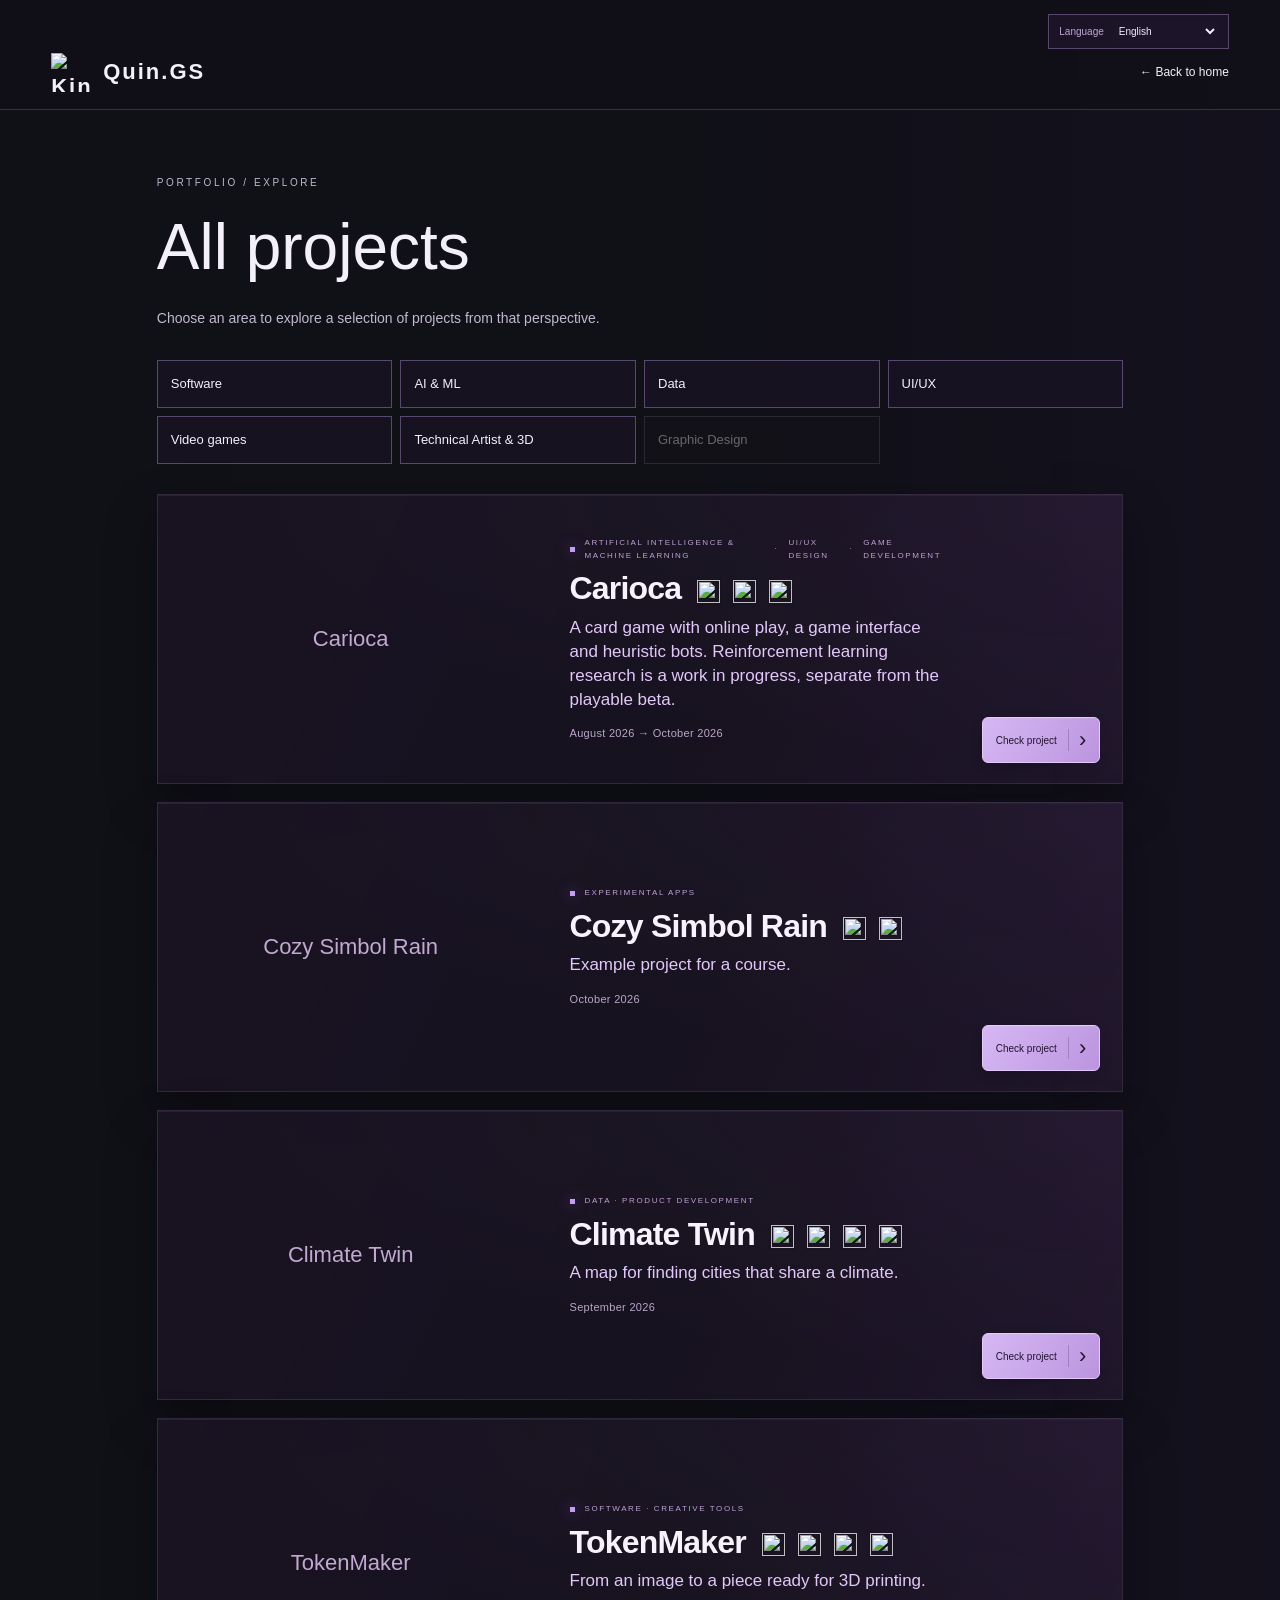
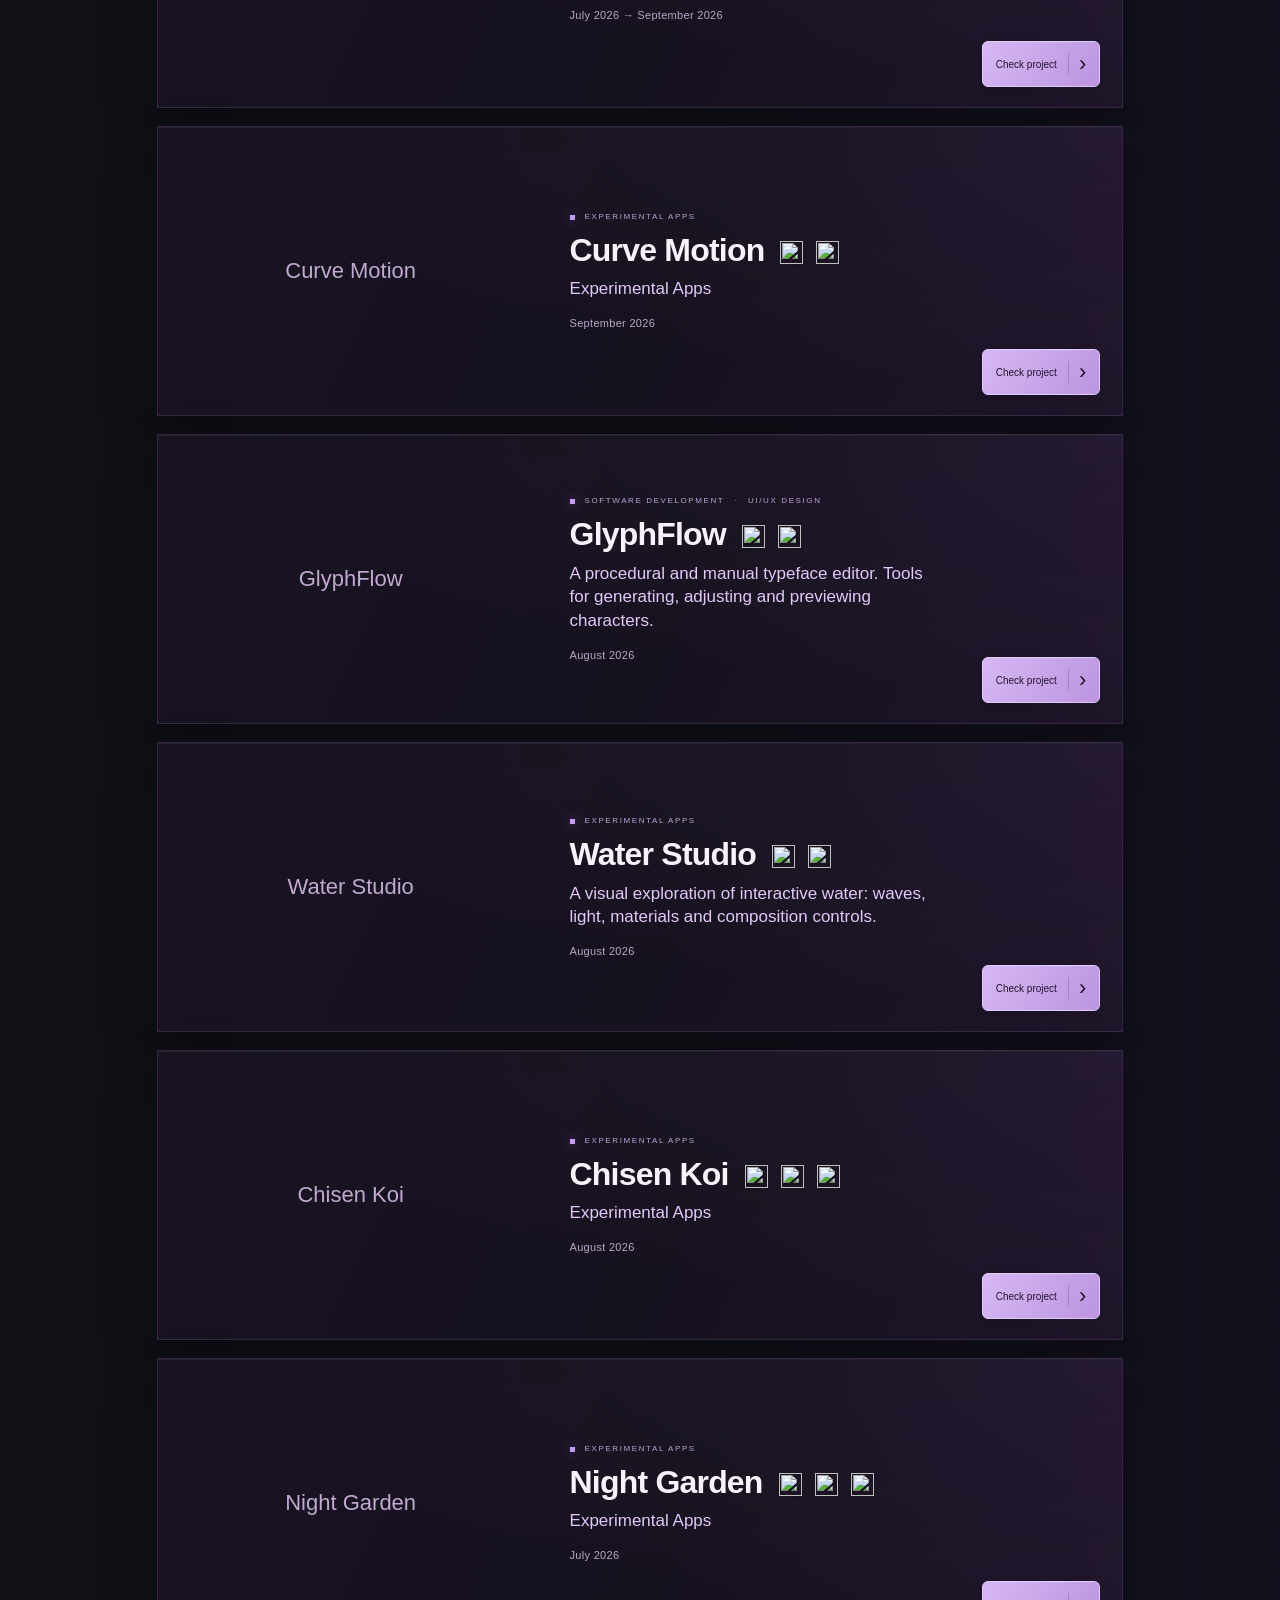
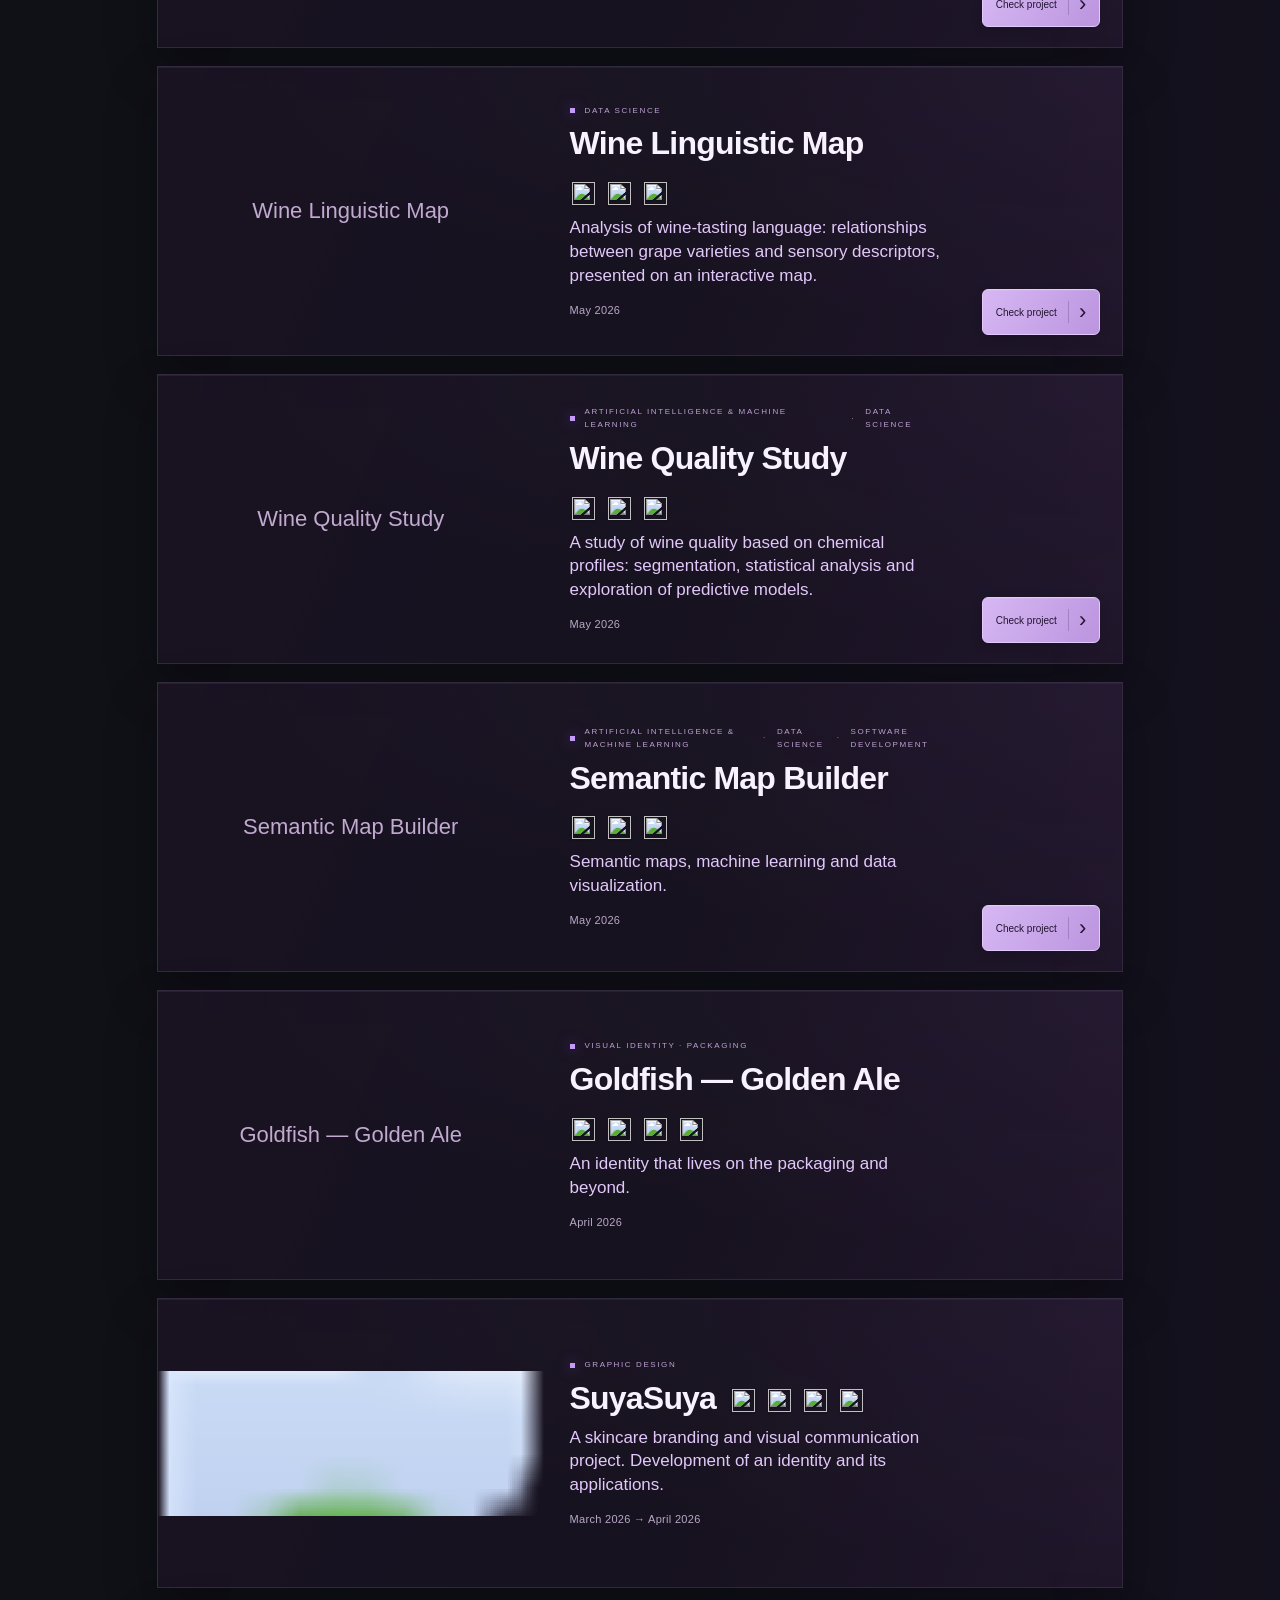
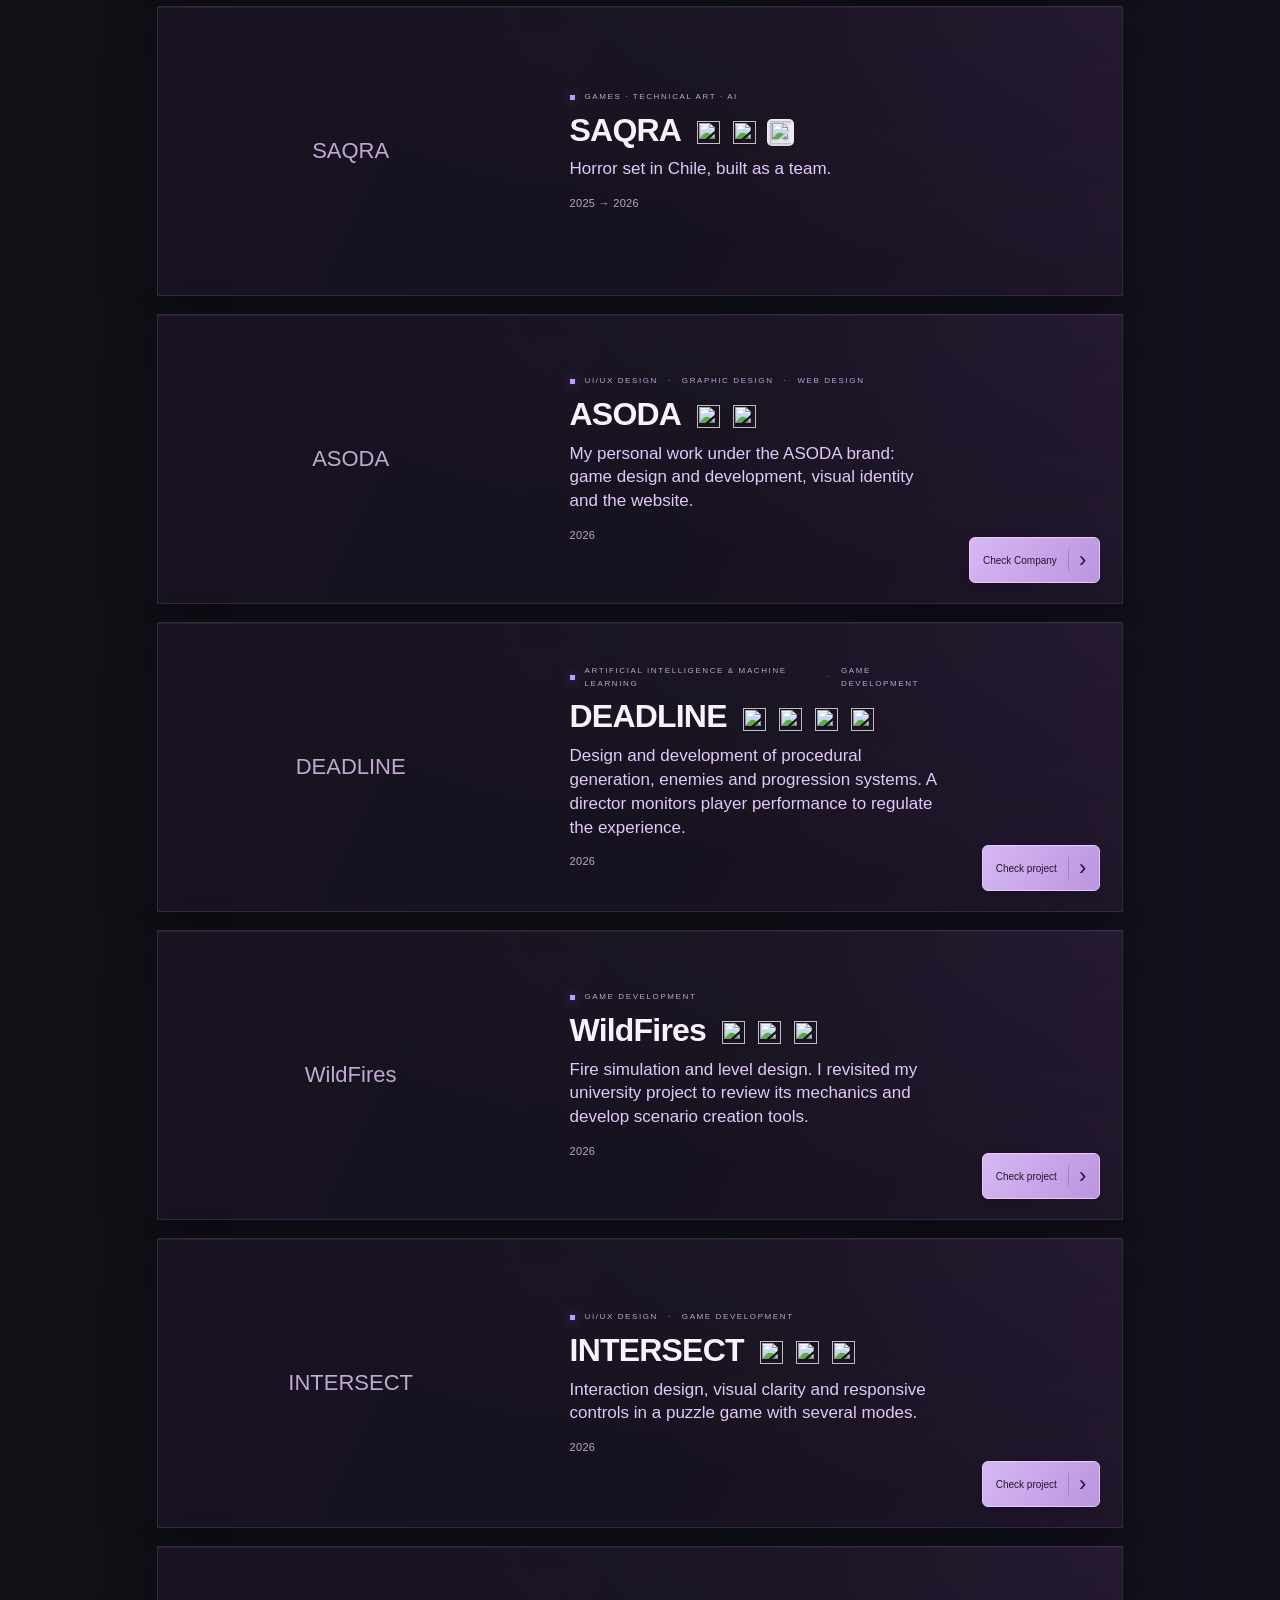
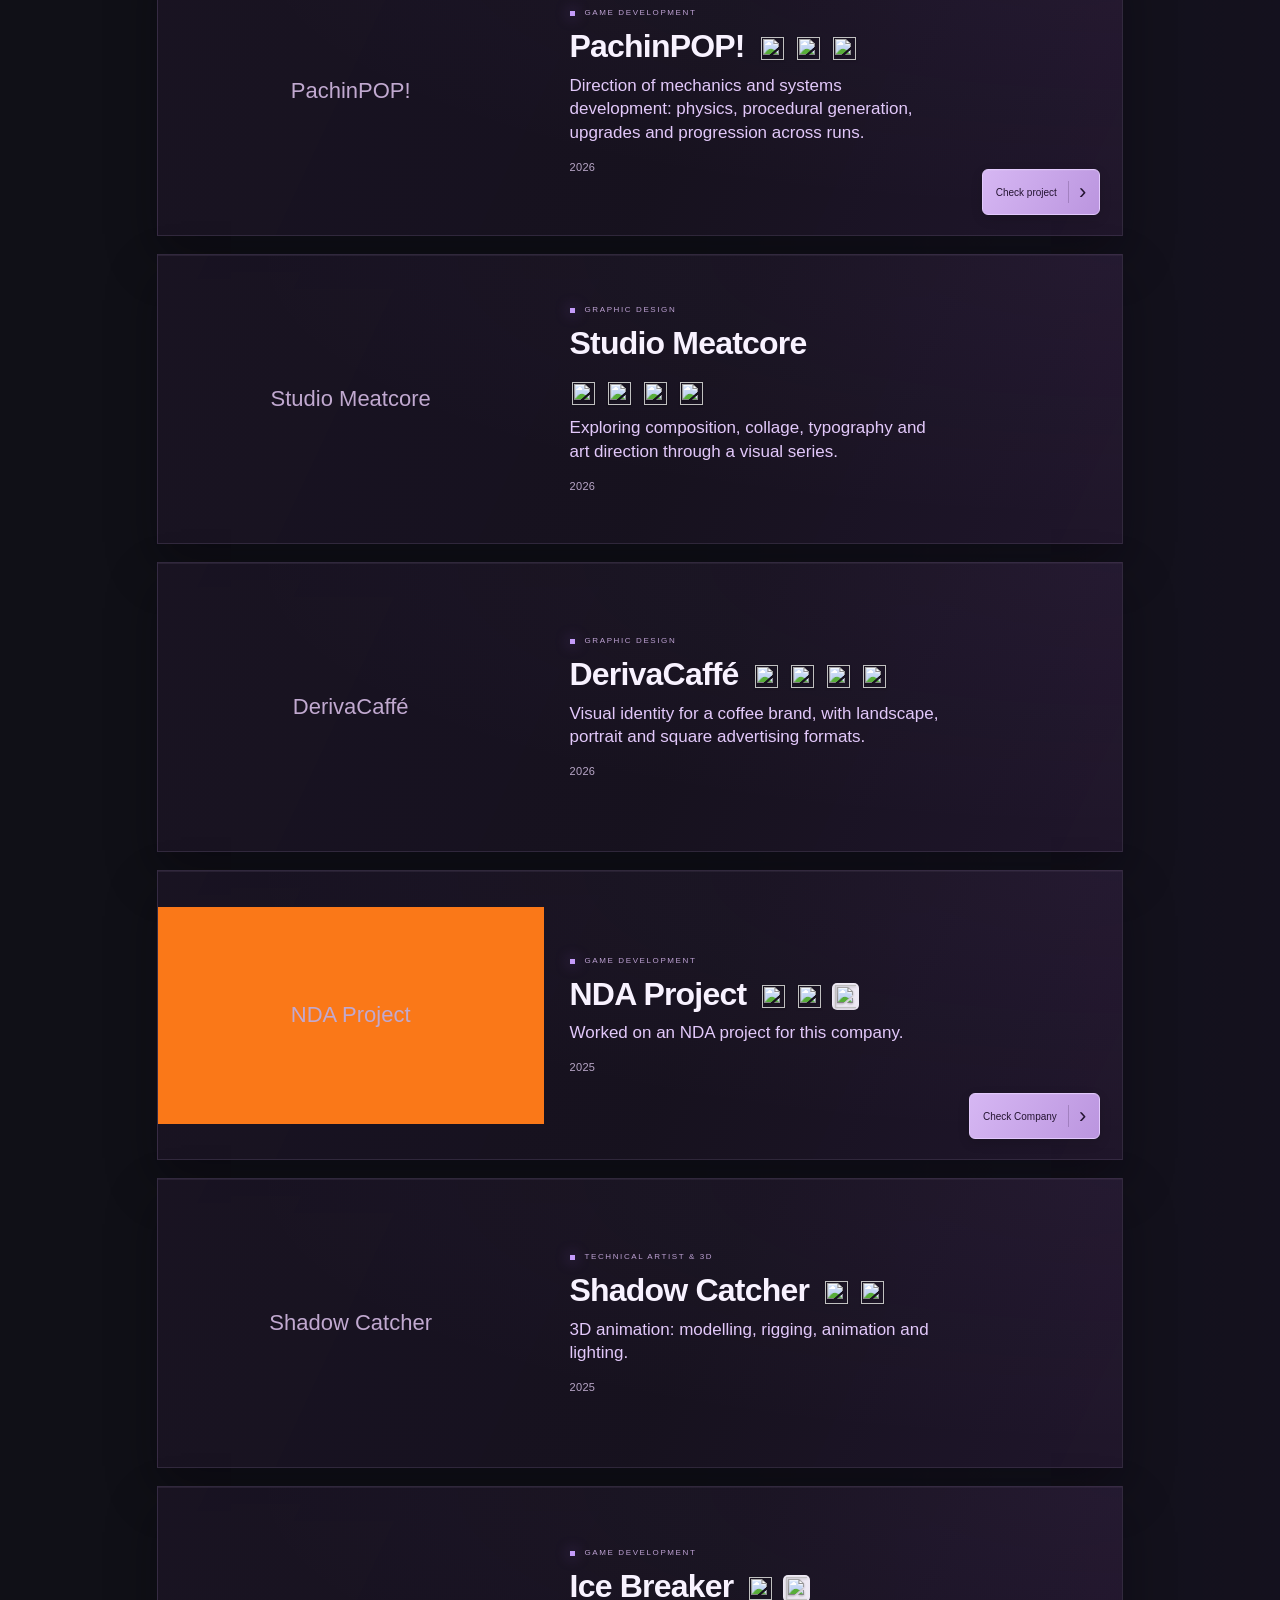
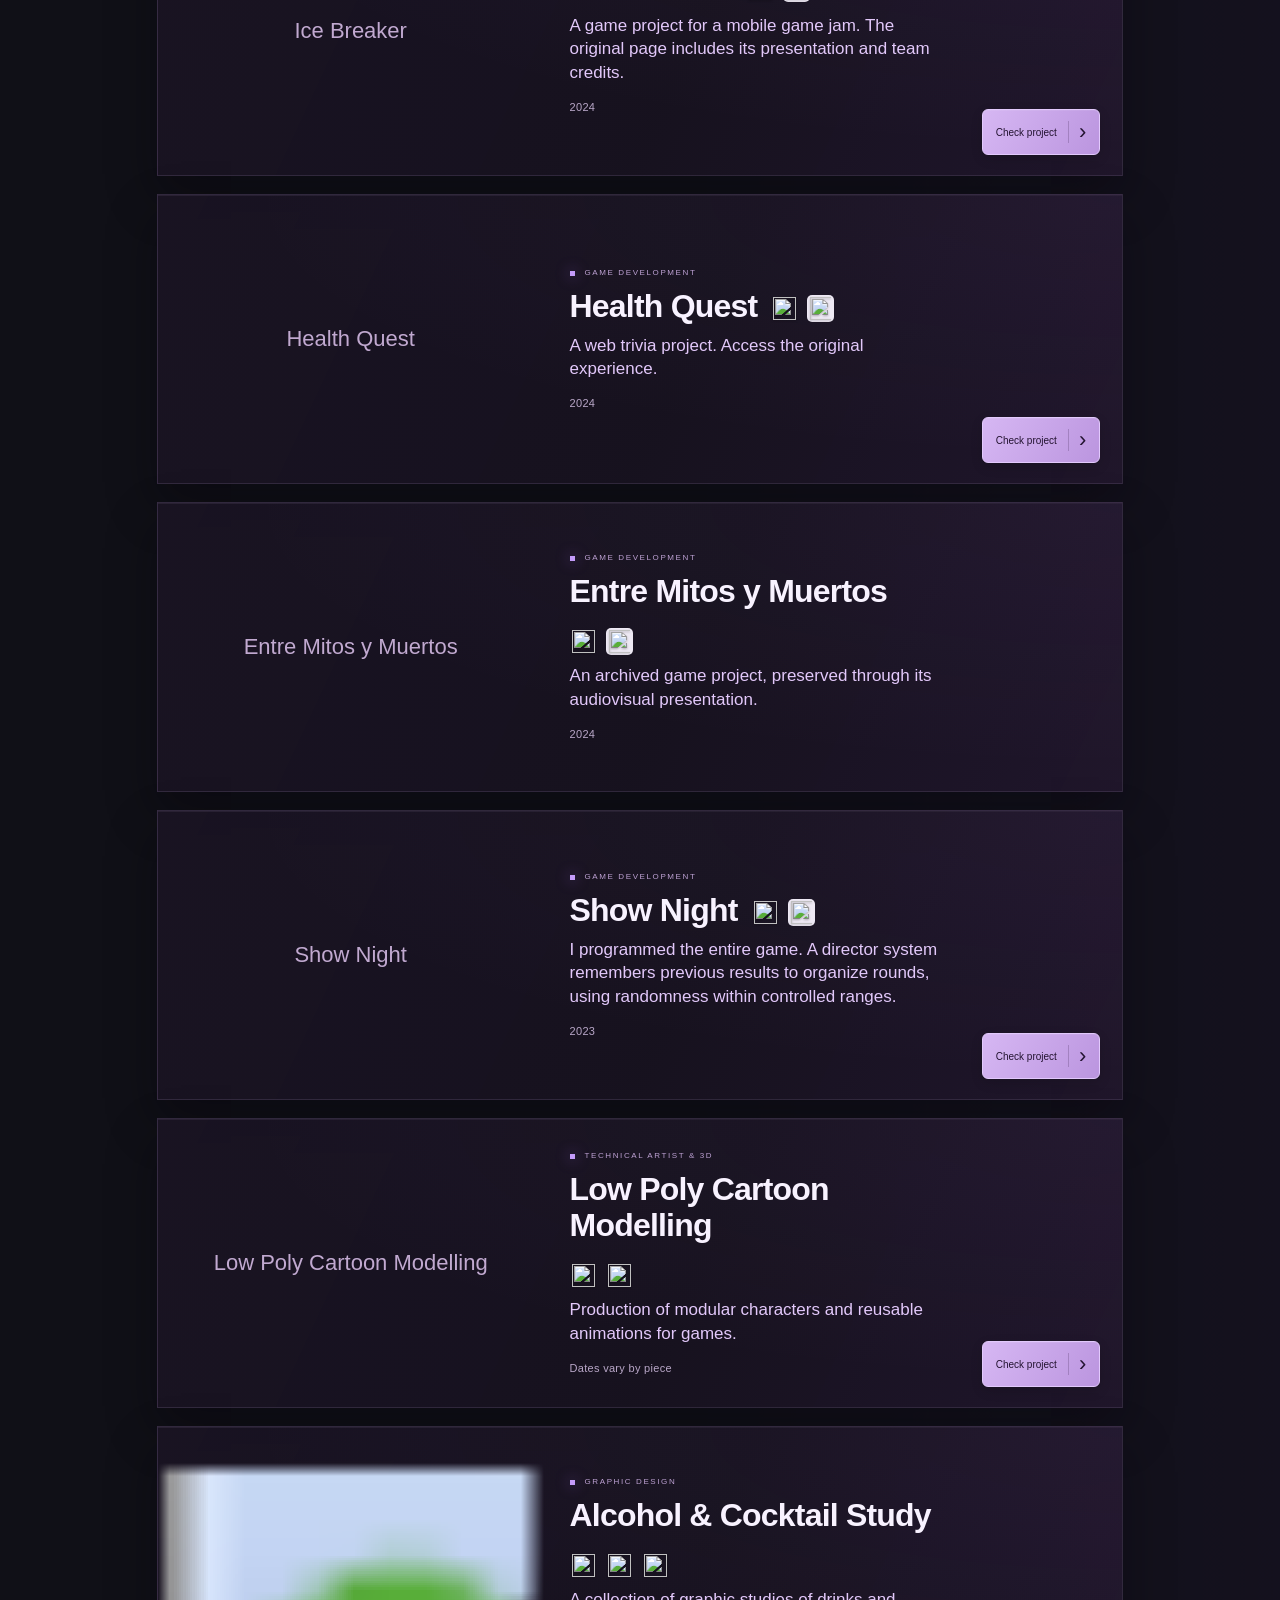
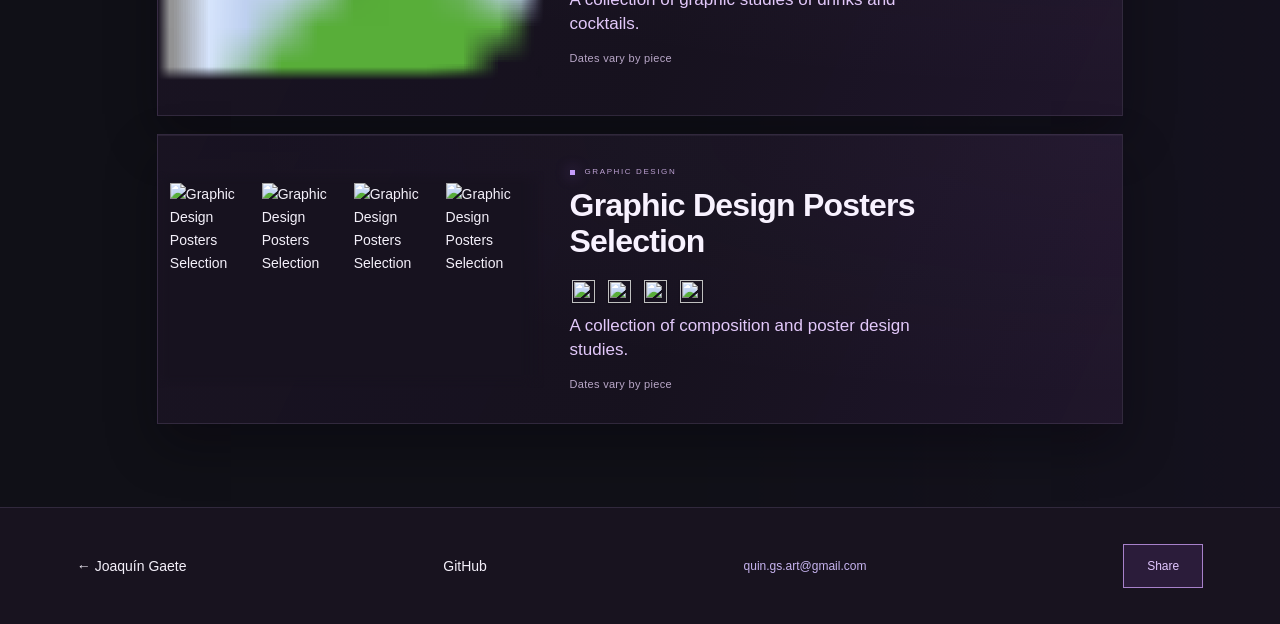
==== explorar.html @ acdee6e9 "Commit 1/2" ====
<!DOCTYPE html>

<html lang="es"><head><meta charset="utf-8"/><meta content="width=device-width,initial-scale=1" name="viewport"/><title data-i18n="text.092"></title><link href="assets/kinsei.svg" rel="icon"/><link href="styles.css" rel="stylesheet"/><script defer="" src="i18n/catalog.generated.js"></script><script defer="" src="i18n/i18n.js"></script><script defer="" src="projects.js"></script><script defer="" src="project-panels.js"></script><script defer="" src="explorar.js"></script><link href="i18n/i18n.css" rel="stylesheet"/><link href="project-panels.css" rel="stylesheet"/><link href="project-art-direction.css" rel="stylesheet"/><link href="catalog-refinement.css" rel="stylesheet"/></head>
<body><a class="skip" data-i18n="text.002" href="#contenido"></a><header class="topbar"><a class="signature" href="index.html"><img alt="" data-i18n-alt="text.081" src="assets/kinsei.svg"/><span data-i18n="text.012"></span></a><nav aria-label="" data-i18n-aria-label="text.104"><a data-i18n="text.093" href="index.html"></a></nav></header><main class="directory" id="contenido"><p class="eyebrow" data-i18n="text.094"></p><h1 data-i18n="text.095" id="titulo"></h1><p data-i18n="text.096" id="descripcion"></p><nav aria-label="" class="area-links" data-i18n-aria-label="text.003"><a data-i18n="text.097" href="?area=software"></a><a data-i18n="text.098" href="?area=ia"></a><a data-i18n="text.099" href="?area=datos"></a><a data-i18n="text.100" href="?area=ux"></a><a data-i18n="text.009" href="?area=juegos"></a><a data-i18n="text.010" href="?area=3d"></a><a aria-disabled="true" data-disabled-area="grafico" data-i18n="text.011" tabindex="-1"></a></nav><div class="catalog-list" id="lista"></div></main><footer><a data-i18n="text.103" href="index.html"></a><a data-i18n="text.018" href="https://github.com/KinGaetes" rel="noopener" target="_blank"></a><a class="contact-email footer-email" data-i18n="contact.email" href="mailto:quin.gs.art@gmail.com"></a></footer></body></html>
---- styles.css ----
@font-face{font-family:Josefin;src:url('assets/josefin.ttf') format('truetype');font-display:swap;font-weight:100 700}@font-face{font-family:Poppins;src:url('assets/poppins.ttf') format('truetype');font-display:swap;font-weight:400}
:root{--bg:#101017;--text:#f4f0fa;--muted:#c1b9d1;--lav:#c7b4f0;--purple:#8d5ed9;--line:#ffffff26}*{box-sizing:border-box}html{scroll-behavior:smooth}body{margin:0;background:var(--bg);color:var(--text);font-family:Poppins,Arial,sans-serif;font-size:14px;line-height:1.65}a{color:inherit;text-decoration:none}a:focus-visible{outline:3px solid #ffbf58;outline-offset:6px}button,a{-webkit-tap-highlight-color:transparent}img{display:block;max-width:100%}h1,h2,h3,p,figure{margin:0}h1,h2,h3{font-family:Josefin,Arial,sans-serif}::selection{background:var(--lav);color:#15101e}.skip{position:fixed;top:-90px;left:15px;background:white;color:black;padding:12px;z-index:20}.skip:focus{top:10px}.topbar{height:82px;padding:0 5.5%;display:flex;align-items:center;justify-content:space-between;background:#111019f2;border-bottom:1px solid var(--line);position:sticky;top:0;z-index:10;backdrop-filter:blur(16px)}.signature{display:flex;align-items:center;gap:13px;font-family:Josefin,sans-serif;font-size:22px;font-weight:600;letter-spacing:2px}.signature img{width:39px;height:39px}.signature-small{font-size:12px;color:var(--lav);letter-spacing:1px}.edition{font-size:10px;letter-spacing:2.2px;color:var(--muted)}.topbar nav{display:flex;gap:28px;font-size:12px}.topbar nav a:hover{color:var(--lav)}.topbar nav span{color:var(--lav);margin-left:7px}.hero{position:relative;isolation:isolate;overflow:hidden;background:#101017}.gam{position:absolute;inset:0 0 auto;height:820px;z-index:-2;background:url('assets/gam.webp') center 31%/cover;filter:saturate(.65) contrast(1.35);opacity:.52}.hero:before{content:'';position:absolute;inset:0;z-index:-1;background:linear-gradient(90deg,#100e1bef 5%,#171024a6 48%,#17102430 85%),linear-gradient(0deg,#101017 4%,#10101700 65%),linear-gradient(#46277c33,#271c4d30)}.hero-inner{max-width:1440px;margin:auto;padding:58px 6.2% 30px;display:grid;grid-template-columns:1.12fr .88fr;column-gap:8%;align-items:center}.eyebrow{font-size:10px;letter-spacing:2.6px;font-weight:400;color:var(--lav);display:flex;align-items:center;gap:10px}.dot{height:6px;width:6px;background:var(--lav);display:inline-block}h1{margin-top:28px;line-height:.91;font-weight:400}h1>span:first-child{font-size:28px;letter-spacing:1px;display:block;margin-bottom:15px}h1 strong{font-size:clamp(80px,8.5vw,128px);font-weight:600;letter-spacing:-6px}.period{color:var(--lav)}.surname{font-size:clamp(50px,5.1vw,76px);letter-spacing:-3px;margin-left:15px}.lead{font-family:Josefin,sans-serif;font-size:29px;line-height:1.3;margin-top:24px}.lead em{font-style:normal;color:var(--lav)}.bio{max-width:470px;color:#d4cddd;margin-top:17px;font-size:13px;line-height:1.9}.socials{display:flex;gap:28px;margin-top:23px;font-size:12px}.socials a{border-bottom:1px solid #aa91c75e;padding-bottom:6px}.socials a:hover{color:#d9bbff;border-color:#d9bbff}.portrait{width:min(100%,350px);justify-self:center;transform:rotate(2deg);padding-top:5px}.photo-frame{background:#eeeaf4;padding:12px 12px 0;box-shadow:12px 13px 0 #824cbe,22px 23px 0 #b1a0d12e;border-radius:2px}.photo-frame img{aspect-ratio:1;object-fit:cover}.photo-frame figcaption{display:flex;justify-content:space-between;align-items:center;padding:16px 2px;color:#271c39;font-family:monospace;font-size:11px}.photo-frame figcaption span:first-child{font-weight:bold;letter-spacing:1px}.portrait-caption{display:block;text-align:right;margin-top:34px;font-size:9px;letter-spacing:2.6px;color:#e3d1ff}.area-block{grid-column:1/-1;margin-top:51px;padding-top:21px;border-top:1px solid #d1b9f55c}.area-heading{display:flex;align-items:center;justify-content:space-between;margin-bottom:13px}.area-heading h2{font-size:20px;font-weight:400}.area-heading>span{font-size:9px;letter-spacing:2px;color:var(--muted)}.area-links{display:grid;grid-template-columns:repeat(4,1fr);column-gap:25px}.area-links a{display:flex;justify-content:space-between;align-items:center;gap:12px;min-height:47px;border-bottom:1px solid var(--line);font-size:12px;transition:color .2s,background .2s}.area-links a span{color:var(--lav);font-size:18px}.area-links a:hover{color:#e2c8ff;background:#b79dde0d}.selected{max-width:1440px;margin:auto;padding:78px 6.2% 75px}.section-heading{display:flex;justify-content:space-between;align-items:flex-end;margin-bottom:36px;gap:25px}.section-heading h2{font-weight:400;font-size:clamp(30px,3.2vw,46px);letter-spacing:-1px;margin-top:12px;line-height:1.15}.section-heading h2 span{color:var(--lav)}.section-heading>p{color:var(--muted);font-size:12px}.projects{display:grid;grid-template-columns:1fr 1fr;gap:48px 30px}.project-image{display:block;overflow:hidden;position:relative;background:#24212c;aspect-ratio:1.8}.project-image img{height:100%;width:100%;object-fit:cover;transition:transform .4s}.project-image:hover img{transform:scale(1.025)}.image-link{position:absolute;bottom:14px;right:14px;background:#15101fea;padding:9px 13px;border:1px solid #ffffff40;font-size:10px;backdrop-filter:blur(8px)}.project-meta{font-size:9px;letter-spacing:1.6px;color:var(--lav);margin:19px 0 10px}.project h3{font-size:29px;line-height:1.2;font-weight:400}.project h3 a{display:flex;justify-content:space-between;gap:10px}.project h3 span{font-size:23px;color:var(--lav)}.project p{color:var(--muted);font-size:12px;max-width:480px;margin-top:10px;line-height:1.9}.all-work{margin-top:52px;border-top:1px solid var(--line);border-bottom:1px solid var(--line);padding:25px 0;display:flex;justify-content:space-between;font-family:Josefin,sans-serif;font-size:26px}.all-work span{font-family:Poppins,sans-serif;font-size:12px;color:var(--lav);align-self:center}footer{padding:36px 6%;background:#18131f;display:flex;justify-content:space-between;gap:25px;align-items:center;border-top:1px solid #b49bd929}.footer-brand{display:flex;gap:19px;align-items:center}.footer-brand img{width:49px;height:49px}.footer-brand p{font-family:Josefin;font-size:20px}.footer-brand p span{display:block;font-family:Poppins;font-size:10px;color:var(--muted);margin-top:4px}footer>div:last-child{text-align:right;font-size:12px}footer small{display:block;font-size:8px;letter-spacing:2px;color:var(--muted);margin-top:12px}.directory{max-width:1120px;margin:auto;padding:65px 6%;min-height:70vh}.directory h1{font-size:clamp(35px,5vw,64px);line-height:1.12;margin-bottom:24px}.directory>p{max-width:700px;color:var(--muted)}.directory .area-links{margin:30px 0}.directory-list{margin-top:40px;display:grid;grid-template-columns:1fr 1fr;gap:28px}.directory-item{border-top:1px solid var(--line);padding-top:22px;scroll-margin-top:110px}.directory-item h2{font-size:28px;font-weight:400;margin-bottom:12px}.directory-item p{font-size:13px;color:var(--muted);margin-bottom:18px}.directory-item img{margin-bottom:18px;width:100%}.directory-item>a{color:var(--lav);display:inline-block;padding:6px 0}.prototype-note{font-size:11px;color:var(--muted);margin-top:32px;border-top:1px solid var(--line);padding-top:20px}

/* Explicit image sizing prevents HTML height attributes from enlarging the grid. */
img{height:auto}
.topbar{height:72px;padding:0 4%}
.topbar nav{gap:20px}
.topbar .direct-area{color:var(--lav)}
.edition{font-size:9px;letter-spacing:1.5px}
.hero-inner{padding:30px 6.2% 25px;grid-template-columns:minmax(0,1.2fr) minmax(0,.8fr);gap:0 6%}
.intro{min-width:0}
h1{margin-top:18px}
h1>span:first-child{font-size:24px;margin-bottom:10px}
h1 strong{font-size:100px}
.surname{font-size:60px}
.lead{font-size:26px;margin-top:18px;line-height:1.25}
.bio{margin-top:12px;font-size:13px;line-height:1.75}
.socials{margin-top:15px}
.portrait{width:310px;max-width:100%;padding:0}
.photo-frame img{display:block;width:100%;height:auto;aspect-ratio:auto;object-fit:contain}
.photo-frame figcaption{padding:12px 2px}
.portrait-caption{margin-top:25px}
.area-block{margin-top:24px;padding-top:17px}
.area-heading{margin-bottom:12px}
.area-heading h2{font-size:23px}
.area-links{grid-template-columns:repeat(4,minmax(0,1fr));gap:8px}
.area-links a{min-height:48px;padding:10px 13px;background:#181322db;border:1px solid #bd9eec65;font-size:13px;line-height:1.4}
.area-links a:hover{background:#b89bdc26;border-color:var(--lav);color:white}
.area-links a[aria-current=page]{background:#b89bdc35;border-color:var(--lav)}
.directory-item img{height:230px;object-fit:contain;background:#1c1824}
.directory-item .project-type{font-size:10px;text-transform:uppercase;letter-spacing:1.4px;color:var(--lav);margin-bottom:8px}
.directory h1{margin-top:20px}
@media(min-width:1600px) and (min-height:900px){.hero-inner{padding-top:45px;padding-bottom:35px}.portrait{width:350px}.area-block{margin-top:35px}}
@media(max-width:1200px){.edition{display:none}.topbar nav{gap:16px}.signature-small{display:none}.hero-inner{column-gap:4%}.surname{font-size:49px;margin-left:8px}.portrait{width:290px}.area-links a{font-size:12px}}
@media(min-width:701px) and (max-height:700px){.hero-inner{padding-top:20px;padding-bottom:18px}.portrait{width:260px}h1 strong{font-size:84px}.lead{font-size:23px;margin-top:14px}.bio{font-size:12px}.area-block{margin-top:12px;padding-top:12px}.area-links a{min-height:44px}.portrait-caption{margin-top:20px}.selected{padding-top:45px}}
@media(max-width:900px){.topbar nav{gap:13px;font-size:11px}.signature{font-size:18px}.signature img{width:30px;height:30px}.hero-inner{grid-template-columns:minmax(0,1.3fr) minmax(0,.7fr)}.portrait{width:230px}h1 strong{font-size:82px}.surname{font-size:40px}.area-links{grid-template-columns:repeat(3,minmax(0,1fr))}.photo-frame figcaption{font-size:9px;gap:6px}.portrait-caption{font-size:7px;letter-spacing:1px}}
@media(max-width:700px){
 .topbar{height:auto;min-height:102px;padding:12px 6% 0;display:grid;grid-template-columns:1fr auto;gap:9px}
 .signature{grid-column:1/-1;font-size:19px;gap:9px}.signature-small{display:inline;font-size:10px}
 .topbar nav{grid-column:1/-1;gap:0;justify-content:space-between;flex-wrap:wrap;width:100%;font-size:10px}
 .topbar nav a{display:flex;align-items:center;min-height:36px}.topbar nav a:not(.direct-area){font-size:9px}
 .topbar nav a span{margin-left:3px}.nav-explore{display:none!important}
 .hero-inner{padding:25px 6% 20px;grid-template-columns:minmax(0,1fr) 96px;gap:0 15px;align-items:start}
 .intro{display:contents}.intro>.eyebrow{grid-column:1/-1;font-size:8px;letter-spacing:1.5px;margin-bottom:14px}
 h1{grid-column:1;grid-row:2;margin:0;align-self:center;line-height:1}
 h1>span:first-child{font-size:20px;margin-bottom:7px}h1 strong{font-size:64px;letter-spacing:-3px}.surname{display:block;font-size:35px;margin:0;letter-spacing:-1px}
 .portrait{grid-column:2;grid-row:2;position:static;width:96px;transform:rotate(2deg);align-self:center}
 .photo-frame{padding:4px;box-shadow:5px 6px 0 #824cbe}.photo-frame figcaption,.portrait-caption{display:none}
 .lead,.bio,.socials{grid-column:1/-1}.lead{font-size:23px;margin-top:20px}.lead br{display:none}.lead em:before{content:' '}
 .bio{font-size:12px;line-height:1.7;margin-top:10px;max-width:none}.socials{margin-top:14px;font-size:11px;gap:25px}
 .gam{height:720px;background-size:auto 720px}.hero:before{background:linear-gradient(90deg,#100e1be6,#171024b8),linear-gradient(0deg,#101017 3%,transparent 85%)}
 .area-block{margin-top:23px;padding-top:18px}.area-heading h2{font-size:21px}.area-heading>span{display:none}
 .area-links{grid-template-columns:1fr 1fr;gap:7px}.area-links a{font-size:11px;min-height:46px;padding:8px 10px}.area-links a:last-child{grid-column:1/-1}
 .selected{padding:40px 6%}.section-heading{display:block}.section-heading>p{margin-top:16px;font-size:11px}.section-heading>p br{display:none}.section-heading h2{font-size:34px;max-width:300px}
 .projects{grid-template-columns:1fr;gap:34px}.project h3{font-size:28px}.project-meta{font-size:8px}.all-work{font-size:22px;display:block}.all-work span{display:block;margin-top:8px}
 footer{align-items:flex-start;flex-direction:column;padding:30px 6%}footer>div:last-child{text-align:left}.directory{padding:30px 6%}.directory-list{grid-template-columns:1fr}.directory h1{font-size:38px}.directory-item img{height:auto;max-height:330px}
}
@media(prefers-reduced-motion:reduce){html{scroll-behavior:auto}*,*:before,*:after{transition:none!important}}

/* Repeating GAM texture fades into the reading surface from the right. */
body{position:relative;isolation:isolate}
body::before{content:"";position:absolute;inset:0;z-index:-1;pointer-events:none;background:linear-gradient(#522b815c,#522b815c),url("assets/gam.webp") right top/800px auto repeat;opacity:.18;mask-image:linear-gradient(90deg,transparent 48%,#000 100%)}
.contact-email{display:inline-block;font:11px/1.6 Poppins,Arial,sans-serif;color:var(--lav);text-underline-offset:4px;overflow-wrap:anywhere}
.contact-email:hover{text-decoration:underline;color:#f0dcff}
footer{flex-wrap:wrap}.footer-email{font-size:12px}
---- i18n/i18n.css ----
.language-control{position:absolute;top:14px;right:4%;z-index:24;display:flex;align-items:center;gap:9px;padding:5px 10px;border:1px solid #bc9dde60;background:#1c1529ed;color:#e7d8fa;font:10px Poppins,Arial,sans-serif}.language-control select{font:inherit;background:#1c1529;color:#f4ebff;border:0;padding:5px 2px;max-width:145px;cursor:pointer}.language-control label{color:#bda8d3}.language-control select:focus-visible{outline:2px solid #ffc46b}.portfolio-title{white-space:pre-line}.share-button{font:12px Poppins,Arial,sans-serif;color:#e1c6ff;background:#2b1c3a;border:1px solid #a781ca;padding:11px 23px;cursor:pointer;min-height:44px}.share-button:hover{background:#563572}
#share-dialog{width:min(430px,calc(100vw - 32px));max-height:90dvh;overflow:auto;padding:30px;border:1px solid #9c7fc3;background:#191321;color:#f3eaff;color-scheme:dark;box-shadow:0 20px 90px #0009}#share-dialog::backdrop{background:#080610b8;backdrop-filter:blur(6px)}#share-dialog h2{font:400 29px/1.2 Josefin,Arial,sans-serif;margin:0 25px 14px 0}#share-dialog>p{font-size:11px;color:#c3b5d5}.share-close{position:absolute;right:12px;top:8px;font-size:25px;background:none;border:0;color:#dbc6f3;cursor:pointer;width:35px;height:35px}.share-choices{display:grid;gap:9px;margin:22px 0 17px}.share-choices button{padding:12px 15px;background:#30203f;color:#ead9ff;border:1px solid #9873ba;text-align:left;font:12px Poppins,Arial,sans-serif;cursor:pointer;min-height:45px}.share-choices button:hover{background:#594070}#share-url{width:100%;padding:10px;background:#100b16;border:1px solid #746083;color:#d5bddf;font:11px monospace}#share-status{min-height:20px;margin-top:10px}#share-dialog .local-link-note{font-size:10px;line-height:1.6;margin-top:14px;color:#ab97ba}
@media(max-width:700px){.language-control{top:10px;right:6%;font-size:9px}.hero-inner{padding-top:62px!important}.option-wheel{height:260px!important}.language-control select{max-width:130px}.directory{padding-top:65px}footer{align-items:flex-start}.share-button{align-self:flex-start}#share-dialog{padding:24px}}
.section-heading h2>span[data-i18n],.project h3 a>span[data-i18n]{font:inherit;color:inherit}
.all-work>span[data-i18n]:first-child{font:inherit;color:inherit}
.footer-brand p>span[data-i18n]:first-child{font:inherit;color:inherit}
.project-share{display:block;margin-top:20px}
body:has(.directory) .topbar{padding-top:50px;padding-bottom:14px;height:auto;min-height:110px;position:relative}
html[lang=id] .wheel-item{font-size:clamp(16px,1.55vw,23px)}html[lang=id] .portfolio-title{font-size:clamp(25px,2.8vw,40px)}
@media(max-width:700px){html[lang=id] .wheel-item{font-size:19px}html[lang=id] .portfolio-title{font-size:21px}}
---- project-panels.css ----
.projects{display:block}.work-strip{position:relative;display:grid;grid-template-columns:minmax(0,1fr) minmax(0,1fr);gap:42px;padding:36px 0;border-top:1px solid #c0a3df45;align-items:center;cursor:pointer}.work-strip:last-child{border-bottom:1px solid #c0a3df45}.work-copy{padding:12px 24px 12px 0}.work-category{font:10px/1.8 Poppins,sans-serif;letter-spacing:1px;color:#d4b4f0;margin-bottom:15px}.work-title{font:400 clamp(28px,3vw,42px)/1.15 Josefin,sans-serif;text-align:left;background:none;border:0;padding:0;color:#f4eefb;cursor:pointer}.work-title:hover{color:#d7b2ff}.work-summary{font-size:13px;line-height:1.85;color:#d9cfe3;margin-top:18px;max-width:530px}.work-technical{font-size:11px;line-height:1.9;color:#bda8d0;margin-top:19px;padding-top:15px;border-top:1px solid #ba99d829}.work-open,.project-action{display:inline-flex;justify-content:center;align-items:center;min-height:42px;padding:10px 17px;border:1px solid #b58fce;background:#261b33;color:#ead8fa;font:12px Poppins,sans-serif;cursor:pointer;text-decoration:none}.work-open{margin-top:22px}.work-open:hover,.project-action:hover{background:#53376d}.work-strip:focus-within{outline:1px solid #b998d6;outline-offset:8px}.work-strip time{display:block;margin-top:12px;font-size:11px;color:#bda8d0}
.work-gallery{position:relative;min-width:0;display:grid;grid-template-rows:minmax(0,1fr) auto auto;gap:8px;background:#15111cbd;padding:14px;align-self:stretch;min-height:310px}.gallery-image{width:100%;height:300px;object-fit:contain;object-position:center;filter:none}.gallery-caption{font:10px/1.5 Poppins,sans-serif;color:#bca8ce;text-align:center;margin:3px 0;min-height:15px}.gallery-controls{display:flex;justify-content:center;align-items:center;gap:14px}.gallery-arrow{width:36px;height:36px;border:1px solid #b797ce55;background:#241b30;color:#e4c9fc;font-size:25px;line-height:1;cursor:pointer}.gallery-dots{display:flex;align-items:center;gap:2px}.gallery-dots button{width:25px;height:30px;padding:0;border:0;background:transparent;cursor:pointer;position:relative}.gallery-dots button::after{content:'';display:block;width:6px;height:6px;border-radius:50%;background:#80698e;margin:auto}.gallery-dots button[aria-current=true]::after{background:#d2a1ff;box-shadow:0 0 9px #b97bef88}.gallery-placeholder{align-self:center;justify-self:center;font:27px Josefin,sans-serif;color:#a58ab9;padding:20px;text-align:center}.work-gallery:has(.gallery-placeholder){background:linear-gradient(135deg,#36244799,#17121dcc);min-height:180px}
.all-projects-button{display:flex;align-items:center;justify-content:center;width:100%;min-height:65px;margin-top:35px;padding:20px;border:1px solid #c6a0e4;background:#2c1d3ce8;color:#ead5ff;font:400 24px Josefin,sans-serif;cursor:pointer}.all-projects-button:hover{background:#503467}
body.projects-open{overflow:hidden}.projects-panel{width:min(1180px,calc(100vw - 48px));max-width:none;max-height:90dvh;overflow:auto;padding:0;border:1px solid #ad8cca;background:#15111cf5;color:#f4eefb;box-shadow:0 30px 100px #0009;overscroll-behavior:contain}.projects-panel::backdrop{background:#09070dc7;backdrop-filter:blur(9px)}.projects-panel-header{position:sticky;top:0;z-index:5;display:flex;align-items:center;gap:20px;padding:22px 32px;background:#1d1627f5;border-bottom:1px solid #b995d438;backdrop-filter:blur(12px)}.projects-panel-header h2{font:400 30px/1.2 Josefin,sans-serif;margin:0;flex:1;outline:none}.panel-close{flex:none;width:44px;height:44px;border:1px solid #9e79bb;background:#30203f;color:#eedcff;font-size:28px;cursor:pointer}.panel-back{background:none;border:0;color:#c7a7e4;font:11px/1.5 Poppins,sans-serif;text-align:left;max-width:120px;cursor:pointer;padding:8px 0}.panel-back[hidden]{display:none}.projects-panel-body{padding:28px 32px 36px}.catalog-filters{display:flex;flex-wrap:wrap;gap:8px;margin-bottom:25px}.catalog-filters button{font:11px/1.4 Poppins,sans-serif;border:1px solid #9578af66;background:#21182c;color:#d0bade;padding:10px 12px;min-height:40px;cursor:pointer}.catalog-filters button[aria-pressed=true]{background:#bfa1e2;color:#1b1026}.catalog-list .work-strip{gap:28px}.catalog-list .work-title{font-size:29px}.catalog-list .gallery-image{height:230px}.catalog-list .work-gallery{min-height:260px}
.project-overview{display:grid;grid-template-columns:minmax(0,1.15fr) minmax(0,1fr);gap:32px;align-items:start}.project-overview .work-gallery{align-self:start}.is-large .gallery-image{height:min(52dvh,500px)}.project-overview-copy p{font-size:12px;line-height:1.9;color:#d5c8df}.project-overview-copy .project-intro{font-size:15px;line-height:1.8;color:#f0e6f7;margin:16px 0 24px}.project-overview-copy h3{font:400 20px Josefin,sans-serif;margin:25px 0 10px;color:#d4b0ef}.project-actions{display:flex;flex-wrap:wrap;gap:10px;margin-top:26px}.project-action.primary{background:#c4a5e8;color:#21132e}.project-action.primary:hover{background:#e0c7fb}.project-detail-page{max-width:1250px;margin:auto;padding:100px 5% 60px;min-height:80vh}.project-detail-page h1{font-size:clamp(35px,5vw,60px);margin:0 0 35px;line-height:1.15}.project-detail-page .project-overview{grid-template-columns:1.2fr 1fr}button:focus-visible{outline:2px solid #ffcc81;outline-offset:4px}
@media(max-width:700px){.work-strip{grid-template-columns:1fr;gap:18px;padding:25px 0}.work-copy{padding:0 2px 8px}.work-gallery{min-height:230px;padding:10px}.gallery-image{height:240px}.work-title{font-size:31px}.work-summary{font-size:12px;margin-top:12px}.work-category{font-size:9px;margin-bottom:10px}.work-technical{margin-top:13px}.work-open{margin-top:16px}.projects-panel{width:calc(100vw - 20px);max-height:94dvh}.projects-panel-header{padding:14px 16px;gap:12px;flex-wrap:wrap}.projects-panel-header h2{font-size:25px;min-width:0}.panel-back{max-width:none;flex-basis:100%;padding:0}.projects-panel-body{padding:18px 16px 25px}.project-overview,.project-detail-page .project-overview{grid-template-columns:1fr;gap:18px}.is-large .gallery-image{height:310px;max-height:45dvh}.catalog-list .work-strip{gap:16px}.catalog-list .gallery-image{height:220px}.catalog-filters{gap:6px}.catalog-filters button{font-size:10px;padding:9px}.all-projects-button{font-size:21px}.project-detail-page{padding-top:90px}.project-overview-copy .project-intro{margin-top:0}.project-actions{gap:8px}.project-action{font-size:11px}}
---- project-art-direction.css ----
/* Project stage: continuous imagery, deliberate framing and a quiet reading plane. */
.selected{padding-bottom:76px}.selected .section-heading{margin-bottom:38px}.section-heading h2{font-size:clamp(36px,4vw,54px);letter-spacing:-1.5px}.section-heading .eyebrow{font-size:9px;letter-spacing:3px}
.work-strip{--project-accent:#b18bdd;grid-template-columns:minmax(0,1.15fr) minmax(0,1fr);gap:0;margin-bottom:30px;padding:0;border:1px solid #b69acf29;background:linear-gradient(115deg,#191322f5,#17121ffb 55%,#20162bf7);box-shadow:0 22px 48px #05030955;isolation:isolate;overflow:hidden;transition:border-color .3s,box-shadow .3s;min-height:430px}
.work-strip:last-child{border-bottom:1px solid #b69acf29}.work-strip:hover{border-color:#c7a3e470;box-shadow:0 25px 65px #05030988}.work-strip::after{content:'';position:absolute;inset:0;pointer-events:none;border-top:1px solid #e0c2ff14;background:radial-gradient(ellipse at 100% 0%,#a775ce0e,transparent 65%);z-index:-1}
.work-copy{padding:40px 38px;position:relative;z-index:2}.work-copy::before{content:'';position:absolute;top:38px;bottom:38px;left:0;width:1px;background:linear-gradient(transparent,#c1a0de3b,transparent)}
.work-category{font:500 9px/1.6 Poppins,sans-serif;letter-spacing:2px;text-transform:uppercase;color:#bda1d3;margin:0 0 17px;display:flex;align-items:center;gap:10px}.work-copy>.work-category::before{content:'';height:5px;width:5px;flex:none;background:#c49bfa;box-shadow:0 0 14px #ad6dff99}
.work-title{font:600 clamp(34px,3.8vw,55px)/1.02 Josefin,sans-serif;letter-spacing:-1.8px;color:#f8f2ff}.work-purpose{font:400 clamp(18px,1.8vw,25px)/1.35 Josefin,sans-serif;color:#e2c8fa;margin:18px 0 0;max-width:390px}.work-summary{font:400 11px/1.9 Poppins,sans-serif;color:#bdb0c9;margin:16px 0 22px;max-width:400px}.work-tools{display:flex;flex-wrap:wrap;gap:6px;margin:0 0 22px}.work-tools span{font:9px/1.5 Poppins,sans-serif;color:#d0bfdc;padding:5px 9px;background:#a283bd0e;border:1px solid #d7b6f31c;border-radius:4px}
.work-open,.project-action{border-radius:6px;padding:12px 17px;border:1px solid #d8b9f05c;background:linear-gradient(135deg,#503267,#34233f);box-shadow:inset 0 1px #fff1,0 4px 12px #0002;transition:background .2s,box-shadow .2s,transform .2s;color:#f2e4ff;gap:18px;font-size:11px}.work-open{margin:0;background:linear-gradient(120deg,#d6b7f3,#bb95df);color:#241431;border:1px solid #e2c9fc;font-weight:500}.work-open::after{content:'›';font:22px/1 Josefin,sans-serif;border-left:1px solid #40275240;padding-left:14px}.work-open:hover{background:linear-gradient(120deg,#e7cffb,#d1a9f3);box-shadow:0 0 25px #ba79ed38;transform:translateY(-2px)}.project-action:hover{background:#62417c;transform:translateY(-1px)}.project-action.primary{background:linear-gradient(120deg,#dbbff5,#b38dd4);color:#21112d;border-color:#dcbaf4}.project-action.primary:hover{background:#e3c7fa}
.image-ribbon{display:block;position:relative;padding:0;overflow:hidden;background:radial-gradient(ellipse at 45% 42%,#58376c33,transparent 70%),#110d17;min-height:430px;align-self:stretch;isolation:isolate}
.image-ribbon::before{content:'';position:absolute;inset:-30px;background-image:var(--project-image);background-size:cover;background-position:center;filter:blur(34px) saturate(.6);opacity:.18;z-index:-2;pointer-events:none}
.image-ribbon::after{content:'';position:absolute;inset:0;z-index:-1;background:radial-gradient(circle,#c29bd225 .8px,transparent 1px) 0 0/5px 5px;mask-image:linear-gradient(0deg,#0008,transparent 45%);pointer-events:none}
.ribbon-viewport{position:relative;width:100%;overflow:hidden;touch-action:pan-y;cursor:grab;user-select:none;padding:44px 0 22px;mask-image:linear-gradient(90deg,transparent,#000 4%,#000 94%,transparent)}.ribbon-viewport.dragging{cursor:grabbing}.ribbon-viewport:focus-visible{outline:2px solid #cfabf3;outline-offset:-4px}.ribbon-track{display:flex;gap:22px;align-items:center;will-change:transform;padding-left:28px}
.ribbon-slide{flex:0 0 83%;margin:0;min-width:0}.ribbon-frame{position:relative;height:285px;border:1px solid #c7add83b;border-radius:9px;overflow:hidden;background:#1a1522;box-shadow:0 20px 30px #03010688,0 1px 0 #e9ccff22 inset;display:flex;align-items:center;justify-content:center}.ribbon-frame img{width:100%;height:100%;object-fit:contain;pointer-events:none}.ribbon-slide figcaption{font:9px/1.5 Poppins,sans-serif;color:#b5a2c2;margin-top:18px;letter-spacing:.2px;min-height:27px;padding:0 3px}
.image-ribbon[data-treatment=application] .ribbon-frame{height:285px;padding-top:22px;background:#201b28;border-color:#a899b45c}.image-ribbon[data-treatment=application] .ribbon-frame::before{content:'';position:absolute;top:9px;left:12px;width:5px;height:5px;border-radius:50%;background:#bca1d0;box-shadow:10px 0 #705e80,20px 0 #705e80}.image-ribbon[data-treatment=application] .ribbon-frame img{background:#101015;object-fit:contain}
.image-ribbon[data-treatment=cinema]{background:#0c1014}.image-ribbon[data-treatment=cinema] .ribbon-frame{height:310px;border-radius:3px;background:#080d11;border-color:#9bb4be33}.image-ribbon[data-treatment=cinema] .ribbon-viewport{padding-top:31px}
.image-ribbon[data-treatment=campaign] .ribbon-slide{flex-basis:57%}.image-ribbon[data-treatment=campaign] .ribbon-frame{height:325px;border-radius:2px;background:#e9e6df;padding:9px;box-shadow:9px 14px 0 #0002,0 24px 35px #0007}.image-ribbon[data-treatment=campaign] .ribbon-viewport{padding-top:24px}.image-ribbon[data-treatment=campaign]::before{filter:blur(35px) saturate(.6);opacity:.22}
.ribbon-controls{position:absolute;bottom:17px;right:21px;display:flex;gap:8px;z-index:3}.ribbon-controls .gallery-arrow,.gallery-controls .gallery-arrow{border-radius:50%;height:35px;width:35px;background:#241b31e8;border:1px solid #d6b4ed48;box-shadow:0 5px 16px #0003;font-size:22px;transition:border-color .2s,background .2s}.gallery-arrow:hover{border-color:#d5acf4;background:#563671;color:#fff}.image-ribbon:has(.gallery-placeholder){display:flex;align-items:center;justify-content:center}.image-ribbon .gallery-placeholder{font-size:34px}
.catalog-list .work-strip{gap:0;min-height:365px;margin-bottom:24px}.catalog-list .work-copy{padding:28px}.catalog-list .work-title{font-size:33px}.catalog-list .work-purpose{font-size:20px}.catalog-list .image-ribbon{min-height:365px}.catalog-list .ribbon-frame{height:245px}.catalog-list .ribbon-viewport{padding-top:28px}.catalog-list .image-ribbon[data-treatment=campaign] .ribbon-frame{height:265px}
.all-projects-button{position:relative;overflow:hidden;width:auto;min-width:330px;margin:48px auto 0;padding:22px 32px;gap:30px;border-radius:8px;border:1px solid #e0baff7d;background:linear-gradient(115deg,#694184,#382346);box-shadow:0 16px 45px #0004,inset 0 1px #fff2;font-size:23px}.all-projects-button::after{content:'+';font:30px/1 Josefin,sans-serif;color:#e5c3ff}.all-projects-button:hover{background:linear-gradient(115deg,#80549e,#49305d);box-shadow:0 12px 40px #aa6add24}
.projects-panel{border-radius:12px;border-color:#b793d66b;box-shadow:0 35px 140px #000b}.projects-panel-header{background:linear-gradient(100deg,#2b1e38f7,#191221fa);padding:25px 30px}.projects-panel-header h2{font-size:36px;letter-spacing:-1px}.panel-close{border-radius:50%;background:#ffffff08;border-color:#d9b9ed40}.project-overview{gap:38px}.project-overview .work-gallery{background:radial-gradient(ellipse,#402a5338,transparent 75%),#100c16;border:1px solid #b695cc26;border-radius:8px;padding:18px}.project-overview-copy .project-intro{font:400 23px/1.45 Josefin,sans-serif;color:#f0e3fb}.project-overview-copy h3{font:500 10px/1.5 Poppins,sans-serif;letter-spacing:1.5px;text-transform:uppercase;color:#bf97df;margin-top:26px}.project-overview-copy p{font-size:12px;color:#bdb0c9}.catalog-filters button{border-radius:20px}.catalog-filters button[aria-pressed=true]{box-shadow:0 4px 20px #c38ce620}.panel-back{font-size:10px;color:#c4a2de}
@media(max-width:1000px) and (min-width:701px){.work-copy{padding:26px}.work-title{font-size:38px}.work-purpose{font-size:21px}.work-summary{font-size:11px}.ribbon-frame{height:260px}.work-strip{min-height:410px}.image-ribbon{min-height:410px}}
@media(max-width:700px){.section-heading h2{font-size:36px}.work-strip,.catalog-list .work-strip{grid-template-columns:1fr;gap:0;margin-bottom:24px;min-height:0}.work-copy,.catalog-list .work-copy{padding:25px 24px 30px}.work-copy::before{inset:0 24px auto;height:1px;width:auto;background:linear-gradient(90deg,#c1a0de48,transparent)}.work-title,.catalog-list .work-title{font-size:37px;letter-spacing:-1.2px}.work-category{font-size:8px;margin-bottom:13px;letter-spacing:1.6px}.work-purpose{font-size:22px;margin-top:13px}.work-summary{font-size:11px;line-height:1.85;margin:14px 0 18px}.work-tools{gap:5px;margin-bottom:19px}.work-tools span{font-size:8px;padding:5px 7px}.work-open{font-size:11px;min-height:44px}.image-ribbon,.catalog-list .image-ribbon{min-height:295px}.ribbon-viewport,.catalog-list .ribbon-viewport{padding:24px 0 38px}.ribbon-track{gap:14px;padding-left:18px}.ribbon-slide{flex-basis:84%}.ribbon-frame,.image-ribbon[data-treatment=application] .ribbon-frame,.catalog-list .ribbon-frame{height:200px}.ribbon-slide figcaption{font-size:8px;margin-top:11px;padding-right:48px;min-height:20px}.image-ribbon[data-treatment=cinema] .ribbon-frame{height:225px}.image-ribbon[data-treatment=cinema] .ribbon-viewport{padding-top:24px}.image-ribbon[data-treatment=campaign] .ribbon-frame,.catalog-list .image-ribbon[data-treatment=campaign] .ribbon-frame{height:245px;padding:6px}.image-ribbon[data-treatment=campaign]{min-height:325px}.ribbon-controls{bottom:12px;right:16px}.ribbon-controls .gallery-arrow{width:32px;height:32px}.all-projects-button{width:100%;min-width:0;font-size:19px;padding:19px 20px;gap:18px}.projects-panel-header{padding:17px}.projects-panel-header h2{font-size:29px}.project-overview{gap:23px}.project-overview-copy .project-intro{font-size:22px}.project-overview .work-gallery{padding:12px}.projects-panel{border-radius:8px}.work-strip:focus-within{outline-offset:2px}}
.work-strip,.image-ribbon,.ribbon-viewport{overflow:clip}.work-summary{font-size:12px}
@media(prefers-reduced-motion:reduce){.work-strip,.work-open,.project-action{transition:none}}

/* Compact project rows: a single cover and one native button for the whole row. */
.compact-strip,.catalog-list .compact-strip{grid-template-columns:260px minmax(0,1fr) 162px;min-height:208px;margin-bottom:18px;gap:0;overflow:clip;transition:border-color .22s,box-shadow .22s,background .22s}
.compact-strip:hover,.compact-strip:focus-within{border-color:#d0a9f18c;box-shadow:0 0 28px #b377e923,0 12px 30px #0004;background:linear-gradient(115deg,#21172cf7,#24192ffb)}
.compact-strip .work-cover{position:relative;isolation:isolate;align-self:stretch;min-width:0;display:flex;align-items:center;justify-content:center;padding:12px;min-height:208px;background:#100d16;overflow:clip}
.work-cover::before{content:'';position:absolute;inset:-20px;background:var(--cover-image) center/cover;filter:blur(24px);opacity:.16;z-index:-1}
.work-cover img{width:100%;height:184px;object-fit:contain;filter:drop-shadow(0 7px 12px #0006);border-radius:3px}
.cover-placeholder{font:22px Josefin,sans-serif;text-align:center;padding:16px;color:#c1a9d0}
.compact-strip .work-copy,.catalog-list .compact-strip .work-copy{padding:24px 26px;min-width:0}
.compact-strip .work-category{font-size:8px;margin:0 0 9px;letter-spacing:1.6px}
.compact-strip .work-title,.catalog-list .compact-strip .work-title{font:600 32px/1.12 Josefin,sans-serif;letter-spacing:-.8px;margin:0;color:#f8f2ff;cursor:inherit}
.compact-strip .work-purpose,.catalog-list .compact-strip .work-purpose{font:400 17px/1.4 Josefin,sans-serif;margin-top:9px;max-width:none}
.compact-strip .work-summary{font-size:11px;line-height:1.7;margin:10px 0 0;max-width:550px}
.compact-strip .work-tools{margin:13px 0 0;gap:5px}.compact-strip .work-tools span{font-size:8px;padding:4px 7px}
.compact-strip>.work-open{position:static;justify-self:end;align-self:center;margin:0 24px 0 0;white-space:nowrap;padding:11px 13px;gap:11px;font-size:10px;transform:none}
.compact-strip>.work-open::before{content:'';position:absolute;inset:0;z-index:3;cursor:pointer}
.compact-strip>.work-open::after{padding-left:10px}.compact-strip>.work-open:focus-visible{outline:none}.compact-strip:focus-within{outline:2px solid #d5b0f5;outline-offset:3px}
@media(min-width:1600px){.compact-strip,.catalog-list .compact-strip{grid-template-columns:300px minmax(0,1fr) 172px}}
@media(max-width:1000px) and (min-width:701px){.compact-strip,.catalog-list .compact-strip{grid-template-columns:210px minmax(0,1fr) 140px}.compact-strip .work-copy,.catalog-list .compact-strip .work-copy{padding:20px}.compact-strip>.work-open{margin-right:16px;font-size:9px}.compact-strip .work-title,.catalog-list .compact-strip .work-title{font-size:28px}}
@media(max-width:700px){.compact-strip,.catalog-list .compact-strip{grid-template-columns:108px minmax(0,1fr);min-height:0;margin-bottom:15px}.compact-strip .work-cover{grid-column:1;grid-row:1/3;min-height:0;padding:8px}.work-cover img{height:150px;max-height:100%;border-radius:2px}.compact-strip .work-copy,.catalog-list .compact-strip .work-copy{grid-column:2;grid-row:1;padding:18px 15px 10px}.compact-strip .work-copy::before{display:none}.compact-strip .work-category{font-size:7px;letter-spacing:.8px;gap:6px;margin-bottom:8px}.compact-strip .work-title,.catalog-list .compact-strip .work-title{font-size:25px;letter-spacing:-.6px}.compact-strip .work-purpose,.catalog-list .compact-strip .work-purpose{font-size:15px;line-height:1.35;margin-top:8px}.compact-strip .work-tools{gap:4px;margin-top:10px}.compact-strip .work-tools span{font-size:7px;padding:3px 5px}.compact-strip .work-summary{font-size:10px}.compact-strip>.work-open{grid-column:2;grid-row:2;justify-self:end;margin:3px 15px 16px 0;min-height:38px;font-size:9px;padding:8px 11px}.compact-strip .cover-placeholder{font-size:15px;padding:4px}}

/* All strip images share the screenshot ratio, dimensions and lateral fade. */
@media(min-width:1001px){.compact-strip,.catalog-list .compact-strip{grid-template-columns:40% minmax(0,1fr) 155px;min-height:290px}}
.compact-strip .work-cover{align-self:center;aspect-ratio:16/9;width:100%;min-height:0;padding:0;background:transparent;mask-image:linear-gradient(90deg,transparent 0%,#000 3%,#000 94%,transparent 100%)}
.work-cover::before{display:none}
.compact-strip .work-cover img{position:absolute;inset:0;width:100%;height:100%;max-width:none;max-height:none;object-fit:cover;object-position:center;border-radius:0;filter:none;transform:none;mask-image:none}
.compact-strip .work-copy::before{display:none}
.compact-strip[data-project=saqra] .work-cover img{object-position:50% 0%}
.compact-strip[data-project=goldfish] .work-cover img{object-position:50% 65%}
.detail-cover{display:flex;align-items:flex-start;justify-content:center;min-width:0;align-self:start;padding:0;background:none;border:0}
.detail-cover img{position:static;width:auto;height:auto;max-width:100%;max-height:64dvh;object-fit:contain;mask-image:linear-gradient(90deg,transparent 0%,#000 3%,#000 94%,transparent 100%);border:0;border-radius:0}
@media(max-width:1000px) and (min-width:701px){.compact-strip,.catalog-list .compact-strip{grid-template-columns:35% minmax(0,1fr) 140px;min-height:250px}}
@media(max-width:700px){.compact-strip .work-cover{aspect-ratio:16/9;min-height:0;padding:0;align-self:center}.compact-strip .work-cover img{height:100%;max-height:none}.detail-cover img{max-height:55dvh}}
---- catalog-refinement.css ----
.work-name-row,.detail-title-row{display:flex;align-items:center;flex-wrap:wrap;gap:14px}.brand-icons{display:inline-flex;align-items:center;gap:9px;flex-wrap:wrap}.brand-icons img{width:22px;height:22px;object-fit:contain}.work-name-row .brand-icons{margin-top:4px}.work-date{display:block;color:#b9a7c8;font:11px/1.5 Poppins,sans-serif;margin-top:14px;letter-spacing:.3px}.compact-strip .work-copy{padding-bottom:72px}.compact-strip>.work-open{position:absolute;bottom:20px;right:22px;margin:0;z-index:5;text-decoration:none}.compact-strip>.work-open::before{display:none}.strip-hit{position:absolute;inset:0;z-index:3;background:none;border:0;cursor:pointer;width:100%;height:100%;border-radius:inherit}.strip-hit:focus-visible{outline:2px solid #d2aaff;outline-offset:-4px}.work-copy{pointer-events:none}.work-open:focus-visible{outline:2px solid white!important;outline-offset:3px}.header-extras{display:flex;align-items:center;gap:18px}.projects-panel-header{display:flex;flex-wrap:wrap;gap:16px}.projects-panel-header h2{margin:0}.panel-close{margin-left:auto}.share-icon{width:32px;height:32px;display:inline-flex;align-items:center;justify-content:center;padding:7px;border:1px solid #b493cd55;border-radius:50%;background:#b493cd12;color:#d6b4f3;cursor:pointer}.share-icon svg{width:18px;height:18px;fill:none;stroke:currentColor;stroke-width:1.5}.share-icon:hover{background:#b493cd44;color:white}.project-actions{display:flex;gap:16px;align-items:center;flex-wrap:wrap;margin-top:30px}.project-action.primary{font-size:15px;padding:18px 25px;font-weight:600;background:linear-gradient(120deg,#e5c3ff,#bc8aec);box-shadow:0 5px 25px #b46beb44;border:1px solid #f2dfff}.project-action.primary:before{content:'▶';margin-right:10px;font-size:12px}.detail-link{margin-left:auto}.asset-link{display:block;color:#dbb8fa;padding:12px 0;border-bottom:1px solid #b493cd33}.detail-title-row{margin-bottom:25px}.detail-title-row h1{margin:0}.compact-strip[data-project=nda] .work-cover{background:#ed7929;mask-image:none}.compact-strip[data-project=nda] .work-cover img{object-fit:contain;padding:25px}.disabled-project{opacity:.65}
#inline-catalog{padding-top:48px}.catalog-filters{display:flex;gap:8px;flex-wrap:wrap;margin-bottom:32px}.inline-list{position:relative}.mini-strip.compact-strip{height:88px;min-height:88px;display:block;overflow:visible;margin-bottom:10px;background:none;box-shadow:none;border:0;isolation:auto;z-index:0}.mini-strip::after{display:none}.mini-strip .work-cover{position:absolute;inset:auto 0 0;width:100%;height:88px;aspect-ratio:auto;background:linear-gradient(110deg,#21172c,#19121f);border:1px solid #b69acf38;mask-image:none;transition:height .24s,box-shadow .24s;overflow:hidden;z-index:0}.mini-strip .work-cover img{width:38%;height:calc(100% - 88px);opacity:0;mask-image:linear-gradient(90deg,transparent,#000 3%,#000 90%,transparent);object-fit:cover;transition:opacity .2s}.mini-strip .work-cover .cover-placeholder{opacity:0}.mini-strip .work-copy{position:absolute;inset:auto 160px 0 24px;height:88px;padding:0;display:flex;flex-direction:column;justify-content:center;z-index:2}.mini-strip .work-title{font-size:23px}.mini-strip .work-category,.mini-strip .work-purpose{display:none}.mini-strip .work-date{margin-top:5px;font-size:10px}.mini-strip .brand-icons img{width:17px;height:17px}.mini-strip>.work-open{bottom:23px;right:20px}.mini-strip .strip-hit{height:88px;top:auto;bottom:0}.mini-strip:hover,.mini-strip:focus-within{z-index:10;background:none;box-shadow:none}.mini-strip:not(.disabled-project):hover .work-cover,.mini-strip:not(.disabled-project):focus-within .work-cover{height:285px;box-shadow:0 0 30px #bb83e533,0 -20px 40px #0009;border-color:#cfa2ef88}.mini-strip:hover .work-cover img,.mini-strip:focus-within .work-cover img{opacity:1}.mini-strip:hover .work-cover .cover-placeholder,.mini-strip:focus-within .work-cover .cover-placeholder{opacity:1;margin-bottom:88px}.mini-strip:hover .strip-hit,.mini-strip:focus-within .strip-hit{height:285px}.mini-strip:hover .work-purpose,.mini-strip:focus-within .work-purpose{display:block;position:absolute;left:42%;right:0;bottom:105px;font-size:17px}.mini-strip:hover .work-category,.mini-strip:focus-within .work-category{display:flex;position:absolute;left:42%;right:0;bottom:195px;font-size:8px}.mini-strip[data-project=nda] .work-cover{background:#a84c20}.mini-strip[data-project=nda] .work-cover img{object-fit:contain}
#cv-dialog{overflow:hidden;max-height:90dvh;height:720px}#cv-dialog[open]{display:grid;grid-template-rows:auto minmax(0,1fr)}#cv-dialog .cv-header{position:static;padding:20px 26px}#cv-dialog .cv-body{min-height:0;overflow:hidden;grid-template-rows:auto minmax(0,1fr);padding:20px 26px;gap:18px}#cv-dialog .cv-summary{min-height:0;overflow-y:auto}#cv-dialog .cv-certificates{min-height:0;display:flex;flex-direction:column;overflow:hidden}#cv-dialog .credential-scroll{min-height:0;max-height:none;overflow-y:auto;flex:1}#cv-dialog .cv-summary p,#cv-dialog .cv-summary dd{font-size:12px;line-height:1.65}#cv-dialog .cv-summary dl{margin-top:14px}.wheel-item[data-active=true]{font-size:clamp(17px,1.6vw,27px)}.wheel-item span{white-space:normal}.wheel-item{max-width:100%;line-height:1.2}
@media(max-width:700px){.compact-strip .work-copy{padding-bottom:68px}.compact-strip>.work-open{bottom:14px;right:14px}.brand-icons{gap:6px}.brand-icons img{width:18px;height:18px}.work-name-row{gap:8px}.projects-panel-header h2{font-size:26px}.header-extras{gap:10px}.projects-panel-header{gap:10px}.project-action.primary{font-size:13px;padding:15px 18px}.mini-strip.compact-strip{height:100px;min-height:100px}.mini-strip .work-cover,.mini-strip .strip-hit{height:100px}.mini-strip .work-copy{height:100px;left:14px;right:115px;grid-column:auto;grid-row:auto;padding:0}.mini-strip .work-title{font-size:20px}.mini-strip .brand-icons{display:none}.mini-strip>.work-open{bottom:30px;right:10px;padding:9px;font-size:9px;min-height:38px}.mini-strip .work-cover img{width:48%;height:185px}.mini-strip:hover .work-category,.mini-strip:focus-within .work-category{display:none}.mini-strip:hover .work-purpose,.mini-strip:focus-within .work-purpose{left:53%;bottom:120px;font-size:13px}.catalog-filters button{font-size:11px;padding:9px 12px}#cv-dialog .cv-body{grid-template-columns:1fr;grid-template-rows:auto minmax(0,1fr) minmax(0,1fr);padding:14px;gap:12px}#cv-dialog .cv-header{padding:14px}#cv-dialog .cv-header h2{font-size:26px}#cv-dialog .cv-summary h3,#cv-dialog .cv-certificates h3{margin-top:0}.wheel-item[data-active=true]{font-size:17px}}
@media(prefers-reduced-motion:reduce){.mini-strip .work-cover,.mini-strip .work-cover img{transition:none}}

/* Tool labels live in the top layer, so row clipping never hides them. */
.work-copy{z-index:4}.brand-icons{position:relative;z-index:6;pointer-events:auto}.tool-logo{position:relative;display:inline-flex;align-items:center;justify-content:center;width:27px;height:27px;border-radius:5px;cursor:help}.tool-logo:focus-visible{outline:2px solid #ddbbff;outline-offset:3px}.tool-logo img{width:23px;height:23px;filter:drop-shadow(0 1px 1px #0004)}.tool-logo:has(img[src$="unity.svg"]){background:#eee9f4;padding:3px}.tool-tooltip{position:fixed;inset:auto;margin:0;padding:7px 11px;border:1px solid #bfa1dc77;border-radius:5px;background:#241b32;color:#faf6ff;box-shadow:0 4px 20px #0006;font:12px/1.4 Poppins,sans-serif;pointer-events:none;max-width:230px;z-index:1000}.tool-tooltip::backdrop{display:none}
.mini-strip .work-name-row{gap:12px}.mini-strip .brand-icons{margin:0;gap:5px}.mini-strip .tool-logo{width:23px;height:23px}.mini-strip .tool-logo img{width:19px;height:19px}.skill-tags{display:flex;flex-wrap:wrap;gap:7px}.skill-tags span{padding:5px 9px;border:1px solid #c399e53b;border-radius:4px;color:#dfc3f4;background:#c399e50d;font:11px/1.5 Poppins,sans-serif}.project-overview-copy>.work-date{margin:0 0 15px;color:#d5b2f2}.collection-grid{grid-column:1/-1;display:grid;grid-template-columns:repeat(3,minmax(0,1fr));gap:22px;margin-top:24px}.collection-grid img{width:100%;height:auto;max-height:620px;object-fit:contain;align-self:start}.video-cover{display:flex;flex-direction:column;width:100%;gap:12px}.video-cover iframe{width:100%;aspect-ratio:16/9;border:0;border-radius:6px}.video-fallback{font-size:12px;color:#d0a9f2;text-decoration:underline}
.compact-strip[data-project=deriva] .work-cover img{object-fit:contain;padding:12px;background:#14223c}.compact-strip[data-project=suya] .work-cover img{object-position:50% 52%}.project-overview:has(.detail-cover img[src$="suya-brand.png"]) .detail-cover{height:300px;overflow:hidden;display:block}.detail-cover img[src$="suya-brand.png"]{width:100%;height:300px;object-fit:cover;object-position:50% 52%}.detail-cover img[src$="deriva-logo.png"]{max-height:430px}
.mini-strip[data-project=nda] .work-cover{background:linear-gradient(110deg,#21172c,#19121f)}.mini-strip[data-project=nda] .work-cover::after{content:'';position:absolute;inset:0;background:#fa7818;opacity:0;transition:opacity .18s ease;z-index:-1}.mini-strip[data-project=nda] .work-cover{isolation:isolate}.mini-strip[data-project=nda]:hover .work-cover::after,.mini-strip[data-project=nda]:focus-within .work-cover::after{opacity:1}.mini-strip[data-project=nda] .work-cover img{padding:28px;object-fit:contain;mask-image:none;image-rendering:pixelated}.mini-strip[data-project=nda]:hover .work-copy,.mini-strip[data-project=nda]:focus-within .work-copy{color:#24172c}.mini-strip[data-project=nda]:hover :is(.work-title,.work-category,.work-purpose,.work-date),.mini-strip[data-project=nda]:focus-within :is(.work-title,.work-category,.work-purpose,.work-date){color:#24172c;transition:color .18s}.compact-strip[data-project=nda]:not(.mini-strip) .work-cover{background:#fa7818}
.catalog-filter[aria-pressed=true]::before{content:'✓';margin-right:7px}.catalog-filter{transition:background .16s,border-color .16s}.mini-strip .work-purpose{max-width:none}.mini-strip:hover .work-purpose,.mini-strip:focus-within .work-purpose{left:calc(42% + 65px)}
@media(max-width:700px){.mini-strip .brand-icons{display:flex;gap:2px}.mini-strip .work-name-row{gap:3px;align-items:flex-start;flex-direction:column}.mini-strip .tool-logo{width:19px;height:19px}.mini-strip .tool-logo img{width:16px;height:16px}.mini-strip .work-title{font-size:17px}.mini-strip .work-date{font-size:9px;margin-top:3px}.mini-strip:hover .work-purpose,.mini-strip:focus-within .work-purpose{left:57%;font-size:12px;line-height:1.5}.collection-grid{grid-template-columns:1fr 1fr;gap:12px}.mini-strip[data-project=nda] .work-cover img{padding:12px}.projects-panel-header .brand-icons{gap:5px}.tool-logo{width:24px;height:24px}.tool-logo img{width:21px;height:21px}}
.mini-strip>.work-category,.mini-strip>.work-purpose{pointer-events:none;z-index:4;margin:0}.mini-strip:hover>.work-purpose,.mini-strip:focus-within>.work-purpose{left:42%;right:24px;bottom:125px;max-height:115px;overflow:auto;line-height:1.5}.mini-strip:hover>.work-category,.mini-strip:focus-within>.work-category{left:42%;right:24px;bottom:220px}
.brand-logo-art{width:100%;height:100%;mask-image:linear-gradient(90deg,transparent,#000 4%,#000 96%,transparent)}.mini-strip .brand-logo-art{position:absolute;top:0;left:0;width:38%;height:calc(100% - 88px);opacity:0;transition:opacity .18s}.mini-strip:hover .brand-logo-art,.mini-strip:focus-within .brand-logo-art{opacity:1}.detail-cover:has(.brand-logo-art){height:auto;aspect-ratio:864/325;width:100%}.mini-strip[data-project=nda]:hover .tool-logo,.mini-strip[data-project=nda]:focus-within .tool-logo{background:#24172c;padding:3px}
@media(max-width:700px){.mini-strip:hover>.work-purpose,.mini-strip:focus-within>.work-purpose{left:52%;right:14px;bottom:121px;font-size:12px;line-height:1.5;max-height:150px}.mini-strip:hover>.work-category,.mini-strip:focus-within>.work-category{display:none}.mini-strip .brand-logo-art{width:48%;height:185px}}

/* Shared chronology and always-visible compact category labels. */
:root{--project-edge-mask:linear-gradient(90deg,transparent 0%,#000 3%,#000 94%,transparent 100%),linear-gradient(180deg,transparent 0%,#000 6%,#000 94%,transparent 100%)}
.mini-strip .work-name-row{min-width:0;max-width:100%}.mini-strip .work-title{max-width:100%;overflow-wrap:break-word}
.row-categories{display:flex;gap:4px 10px;flex-wrap:wrap;margin-top:4px;color:#c9a8e6;font:9px/1.35 Poppins,sans-serif}.row-categories span+span::before{content:'·';margin-right:10px;color:#8f739f}.mini-strip .work-date{margin-top:3px}.mini-strip .work-copy{justify-content:center}.compact-strip[data-project=shownight] .work-cover img,.compact-strip[data-project=health] .work-cover img{object-position:center top}.mini-strip[data-project=shownight] .work-cover img,.mini-strip[data-project=health] .work-cover img{object-fit:contain;object-position:center top}.compact-strip[data-project=cocktails] .work-cover img{object-position:center top}.compact-strip[data-project=knights] .work-cover img{object-fit:contain;image-rendering:auto}.poster-cover-grid{display:grid;grid-template-columns:repeat(4,minmax(0,1fr));align-items:center;gap:6px;width:100%;height:100%;padding:12px;background:#17121f;mask-image:linear-gradient(90deg,transparent,#000 4%,#000 96%,transparent)}.compact-strip .work-cover .poster-cover-grid img{position:static;width:100%;height:100%;max-height:100%;object-fit:contain;opacity:1;mask-image:none}.mini-strip .poster-cover-grid{position:absolute;top:0;left:0;width:38%;height:calc(100% - 88px);opacity:0;transition:opacity .18s}.mini-strip:hover .poster-cover-grid,.mini-strip:focus-within .poster-cover-grid{opacity:1}.detail-cover:has(.poster-cover-grid){aspect-ratio:16/9}.detail-cover .poster-cover-grid img{width:100%;height:100%;object-fit:contain;mask-image:none}.compact-strip[data-project=asoda] .work-cover img{object-position:center center}
@media(max-width:700px){.mini-strip.compact-strip{height:122px;min-height:122px}.mini-strip .work-copy,.mini-strip .strip-hit,.mini-strip .work-cover{height:122px}.mini-strip>.work-open{bottom:42px}.mini-strip:not(.disabled-project):hover .work-cover,.mini-strip:not(.disabled-project):focus-within .work-cover,.mini-strip:hover .strip-hit,.mini-strip:focus-within .strip-hit{height:307px}.mini-strip:hover>.work-purpose,.mini-strip:focus-within>.work-purpose{bottom:143px}.mini-strip .brand-logo-art,.mini-strip .poster-cover-grid{width:48%;height:185px}.mini-strip .work-cover img{height:185px}.mini-strip .poster-cover-grid img{height:100%}.mini-strip .row-categories{font-size:8px;gap:2px 6px;margin-top:4px}.row-categories span+span::before{margin-right:6px}.mini-strip .work-date{font-size:9px}.mini-strip .work-title{font-size:17px}.poster-cover-grid{gap:3px;padding:6px}}
/* Fade the artwork on all four edges, without fading the row or video controls. */
.compact-strip:not(.mini-strip) .work-cover{mask-image:none}
.compact-strip .work-cover>img,
.compact-strip.mini-strip .work-cover>img,
.detail-cover>img,
.work-cover>.brand-logo-art,
.detail-cover>.brand-logo-art,
.work-cover>.poster-cover-grid,
.detail-cover>.poster-cover-grid{


 mask-image:var(--project-edge-mask);
 mask-composite:intersect;
 mask-repeat:no-repeat;
 mask-size:100% 100%;
}


/* One visible frame for all project artwork; focal point is the only variation. */
.compact-strip.mini-strip .work-cover>img{
 width:38%;height:calc(100% - 88px);object-fit:cover;padding:0;
 object-position:var(--cover-focus,50% 50%);
}
.compact-strip[data-project=shownight],.compact-strip[data-project=health]{--cover-focus:50% 0%}
.compact-strip[data-project=cocktails]{--cover-focus:50% 18%}
.compact-strip[data-project=knights]{--cover-focus:50% 65%}
.compact-strip.mini-strip .work-cover>.poster-cover-grid{width:38%;height:calc(100% - 88px);padding:0;align-items:stretch;gap:4px}
.compact-strip .work-cover .poster-cover-grid img{object-fit:cover;height:100%;width:100%}
.compact-strip.mini-strip .work-cover>.brand-logo-art{width:38%;height:calc(100% - 88px);background:#064eae}
/* A transparent company logo uses the same frame, with room around its lettering. */
.compact-strip.mini-strip[data-project=nda] .work-cover>img{object-fit:contain;padding:24px}
@media(max-width:700px){
 .compact-strip.mini-strip .work-cover>img,
 .compact-strip.mini-strip .work-cover>.poster-cover-grid,
 .compact-strip.mini-strip .work-cover>.brand-logo-art{width:48%;height:185px}
 .compact-strip.mini-strip[data-project=nda] .work-cover>img{padding:12px}
}

/* Art direction belongs to each project, while frame geometry stays shared. */
.compact-strip[data-project=carioca],.compact-strip[data-project=saqra],.compact-strip[data-project=deadline]{--cover-focus:50% 0%}
.compact-strip[data-project=knights],.compact-strip[data-project=deriva]{--cover-focus:50% 100%}
.compact-strip[data-project=cocktails]{--cover-focus:25% 100%}
.compact-strip[data-project=deriva] .work-cover>img{background:none}

.directed-cover{position:absolute;top:0;left:0;width:100%;height:100%;overflow:hidden;mask-image:var(--project-edge-mask);mask-composite:intersect;mask-size:100% 100%;mask-repeat:no-repeat}
.compact-strip.mini-strip .work-cover>.directed-cover{width:38%;height:calc(100% - 88px);opacity:0;transition:opacity .18s}
.compact-strip.mini-strip:hover .work-cover>.directed-cover,.compact-strip.mini-strip:focus-within .work-cover>.directed-cover{opacity:1}
@media(max-width:700px){.compact-strip.mini-strip .work-cover>.directed-cover{width:48%;height:185px}}

/* Closed preview: unavailable category remains recognizable but inactive. */
[data-disabled-area],.catalog-filter:disabled{cursor:not-allowed;opacity:.38;filter:saturate(.35)}
.wheel-item[aria-disabled=true]{color:#86778f!important}
.project-actions .primary:last-child{margin-left:auto}
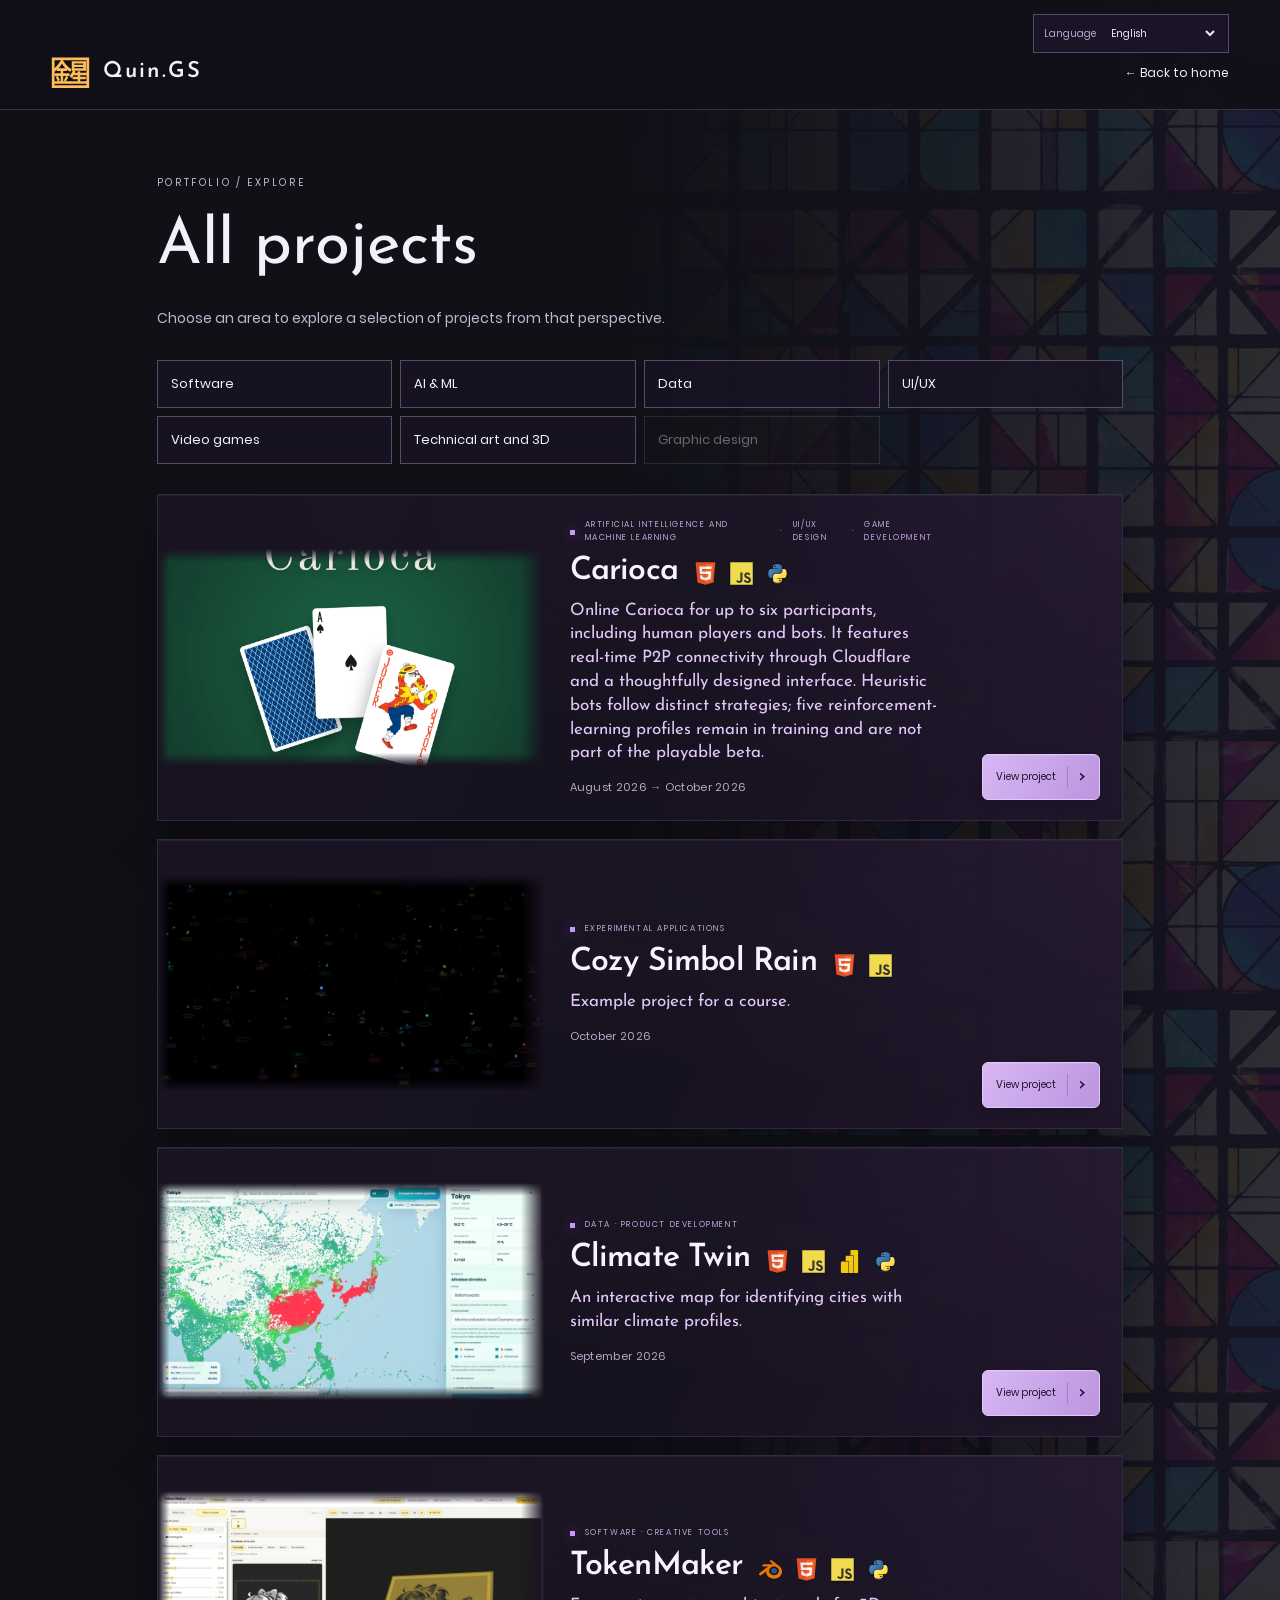
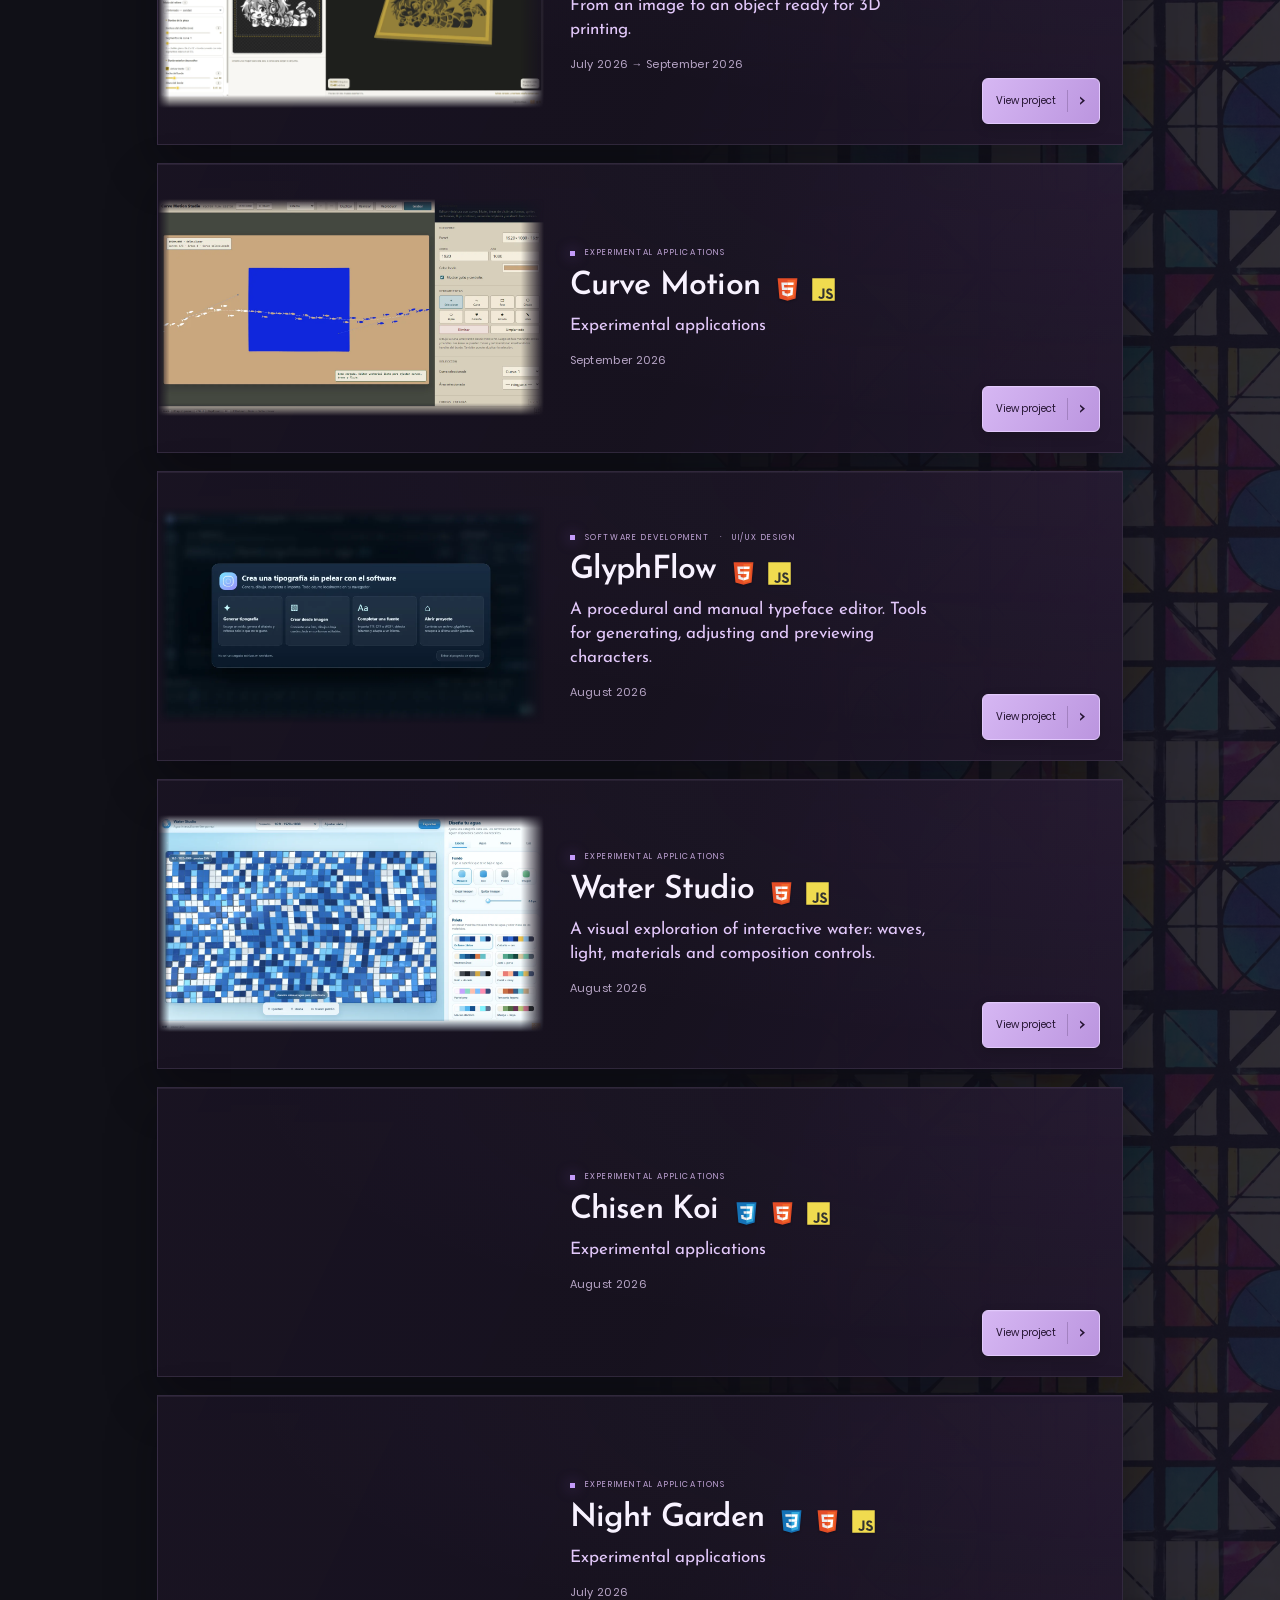
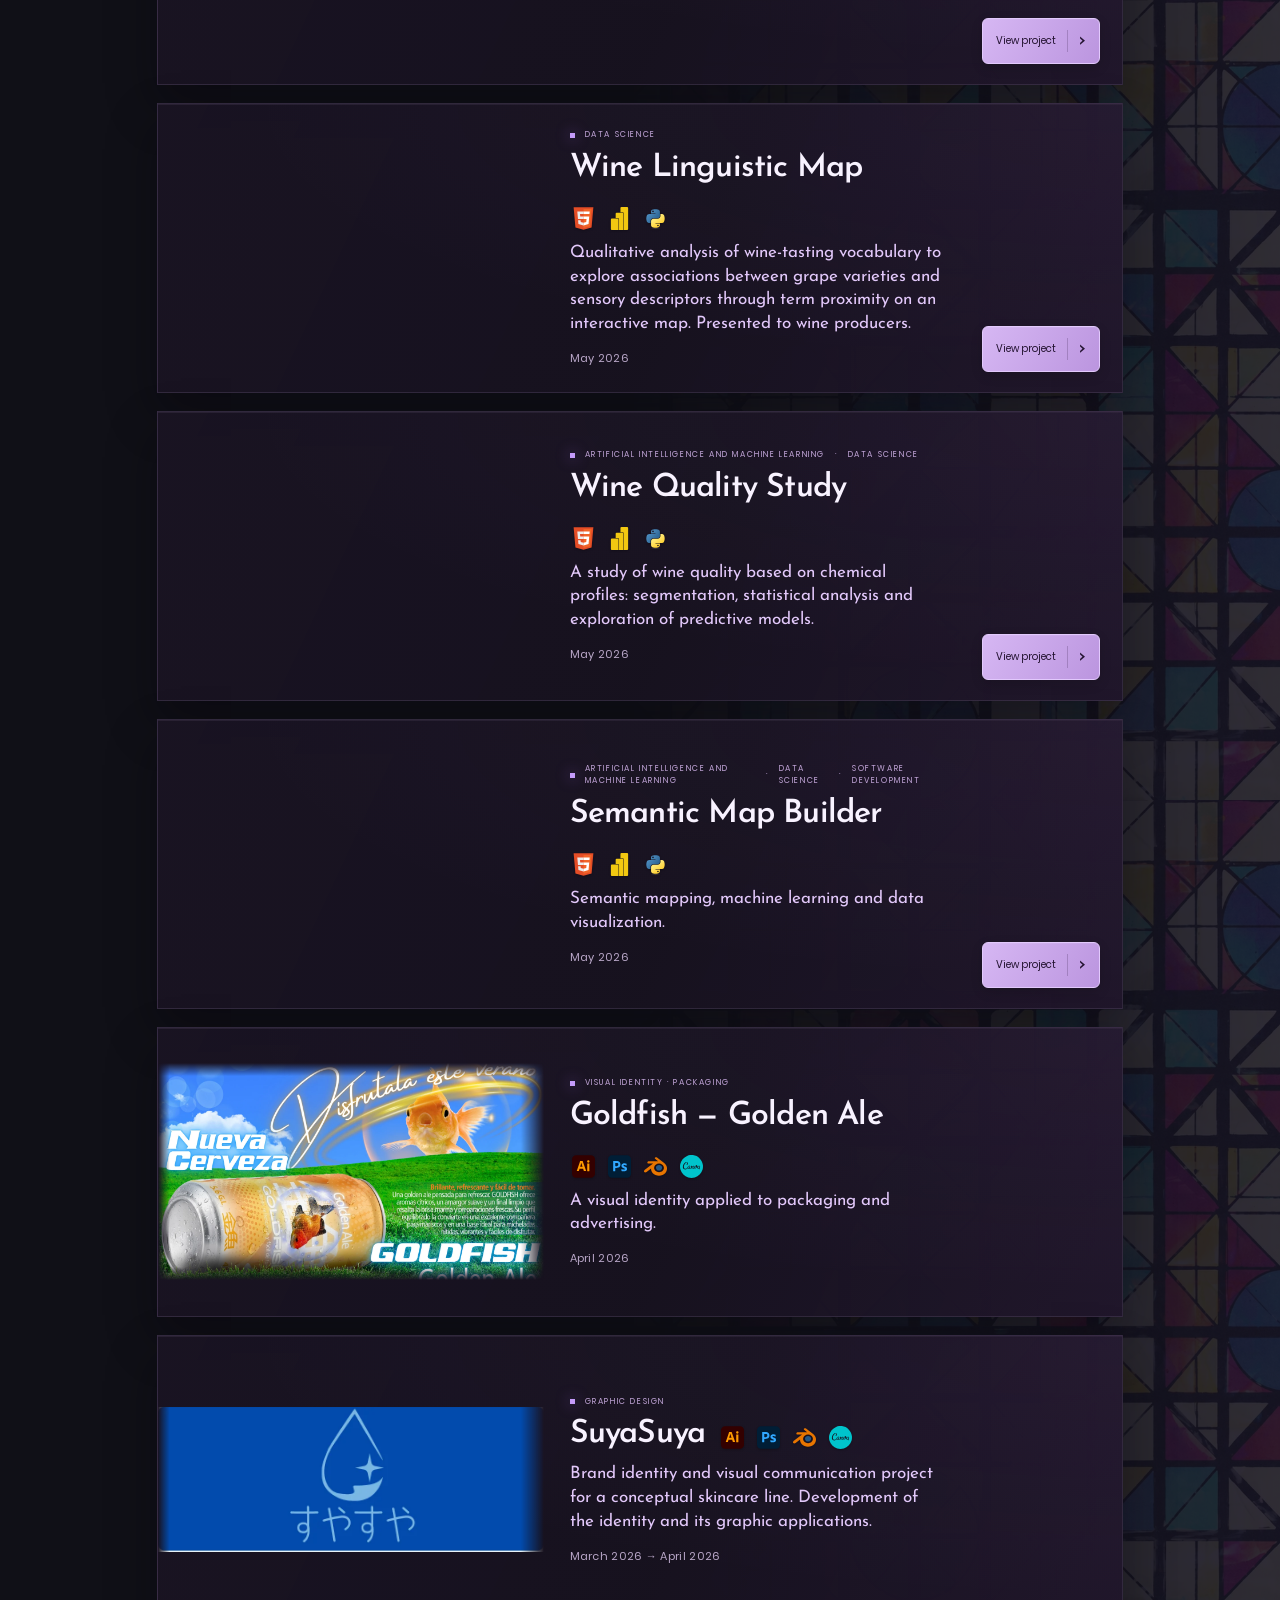
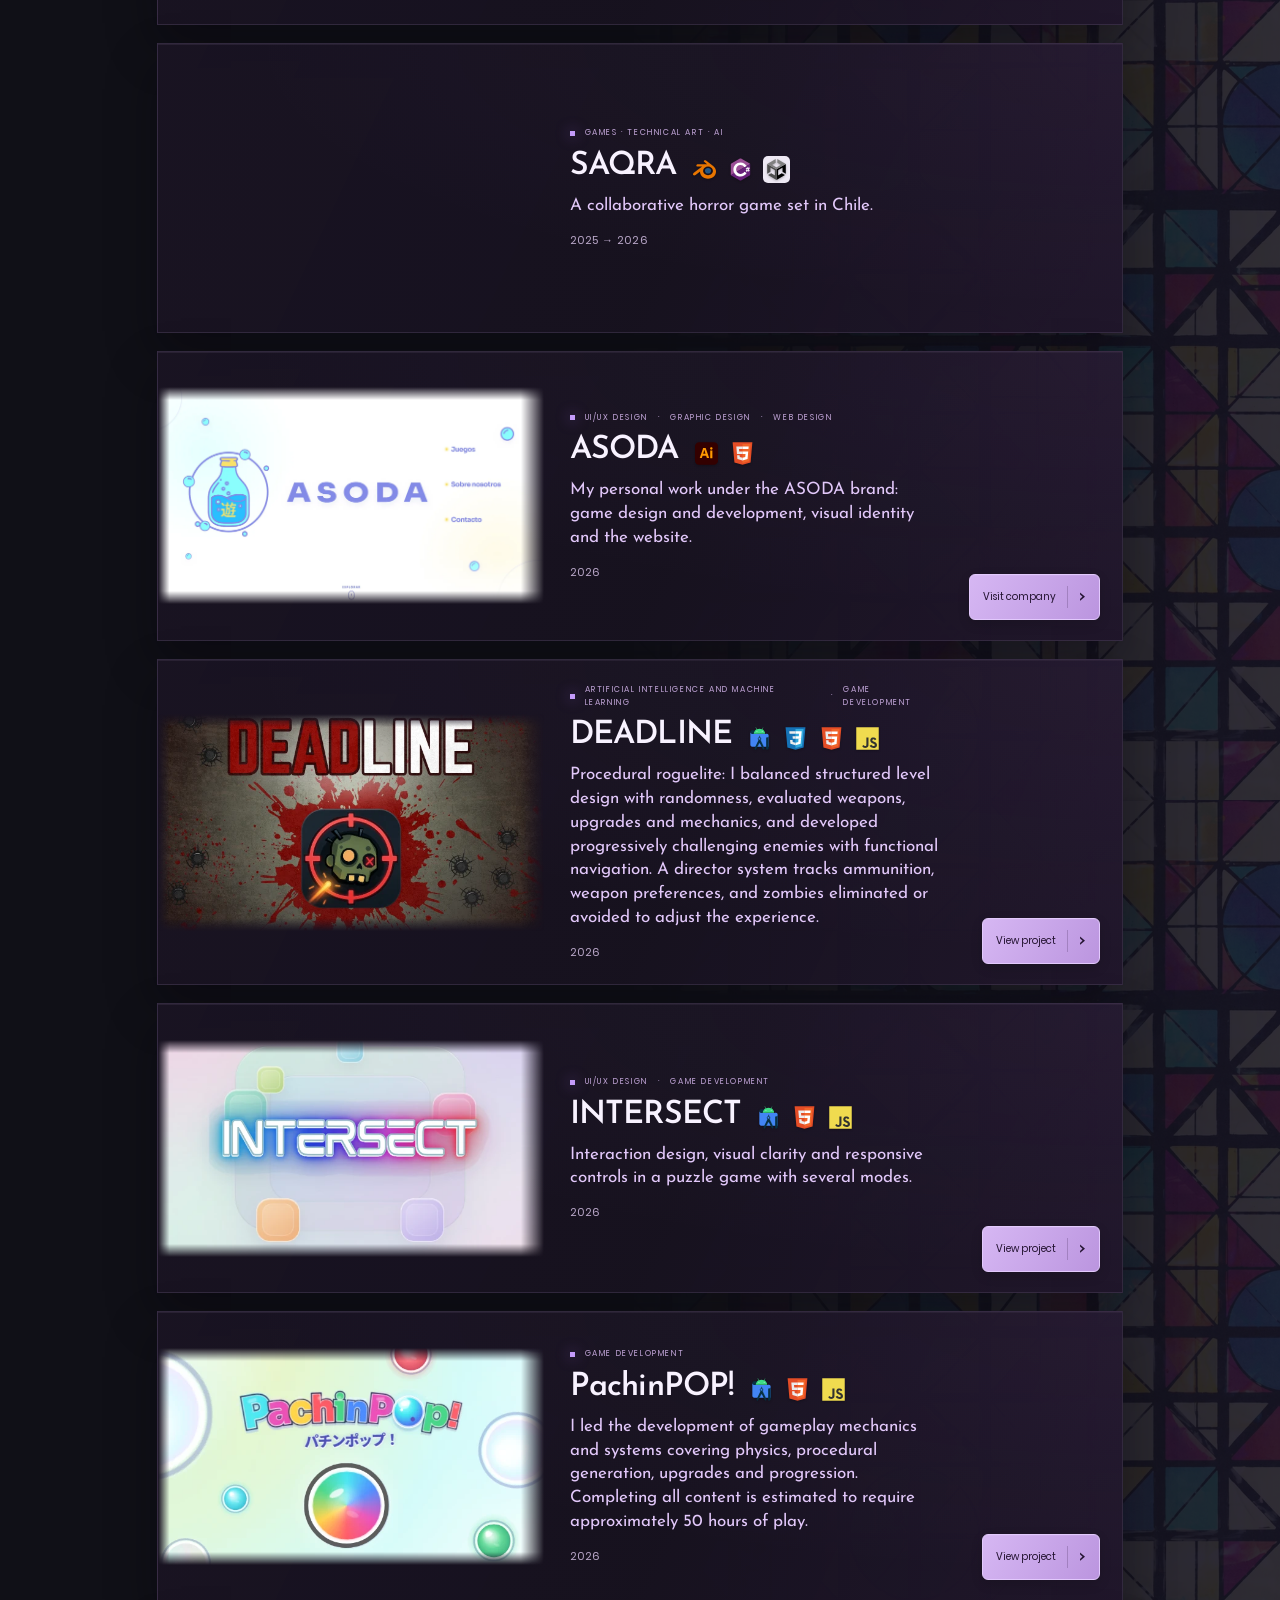
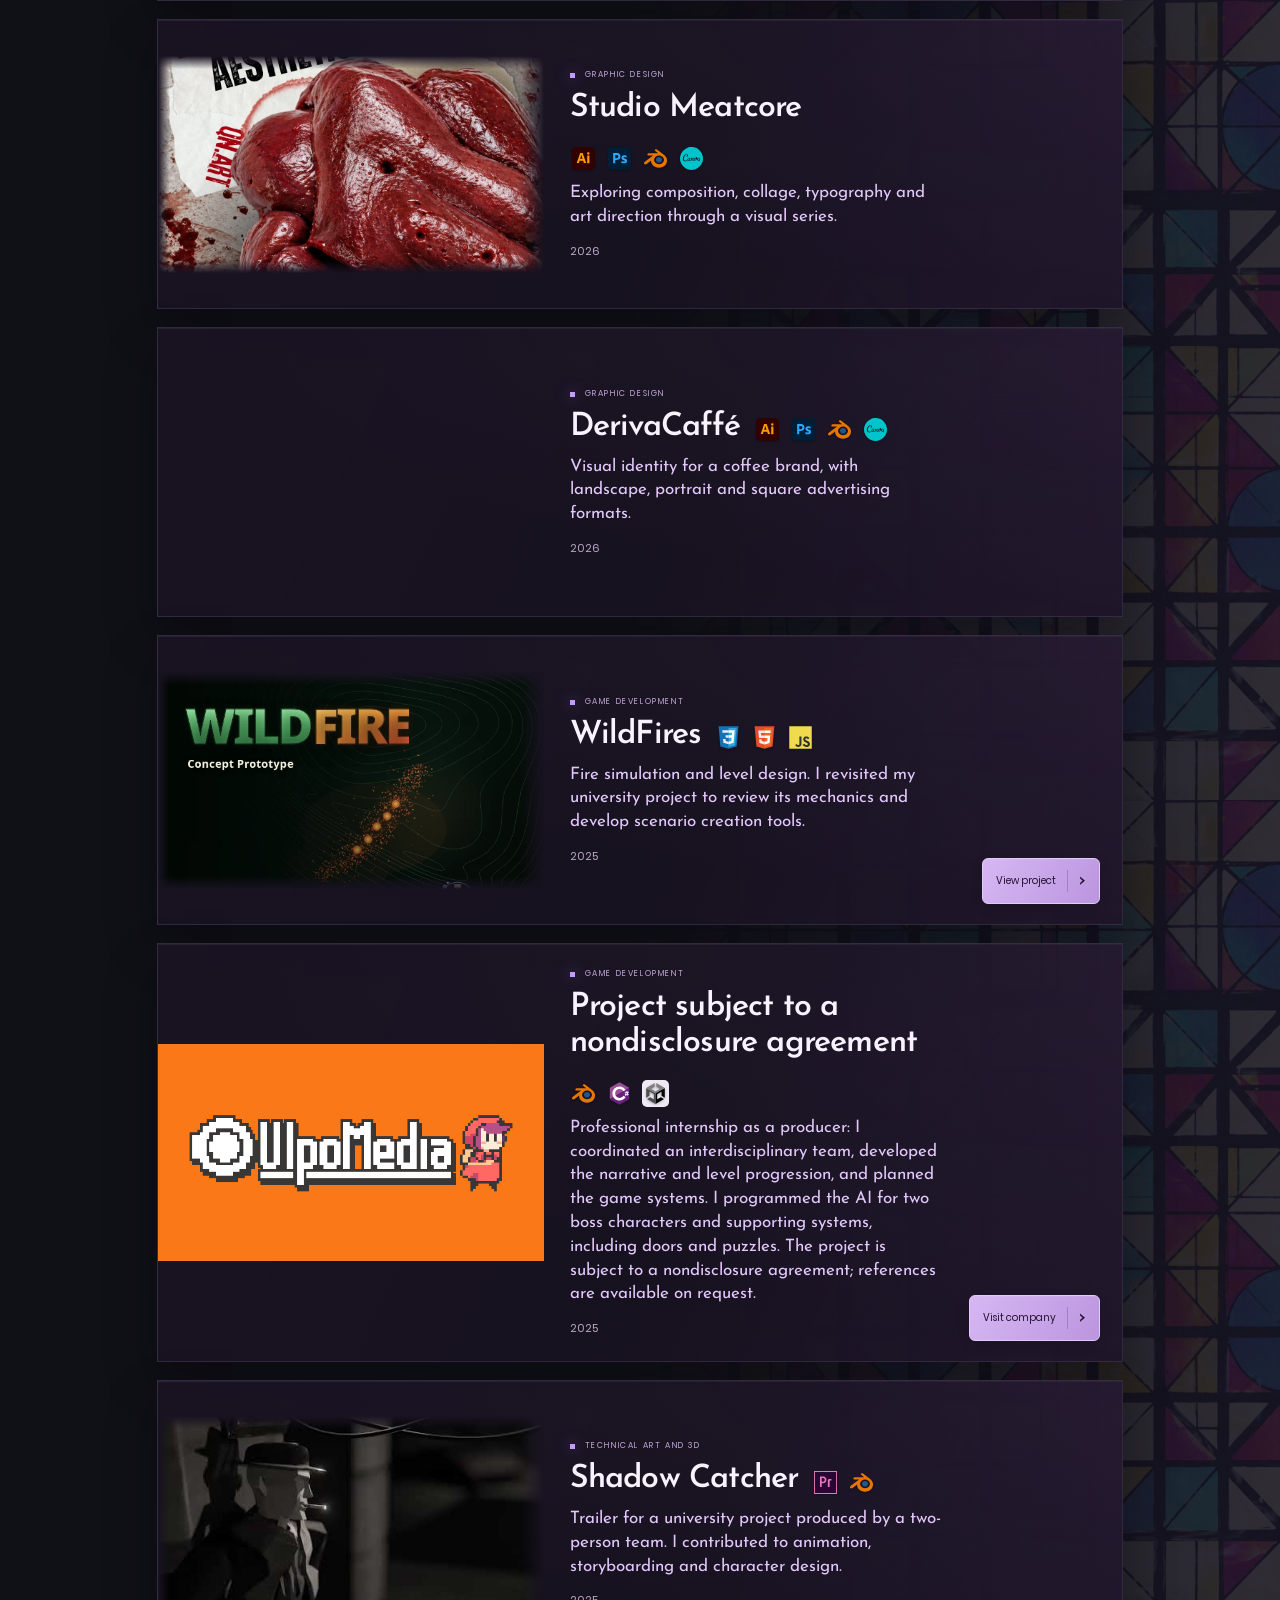
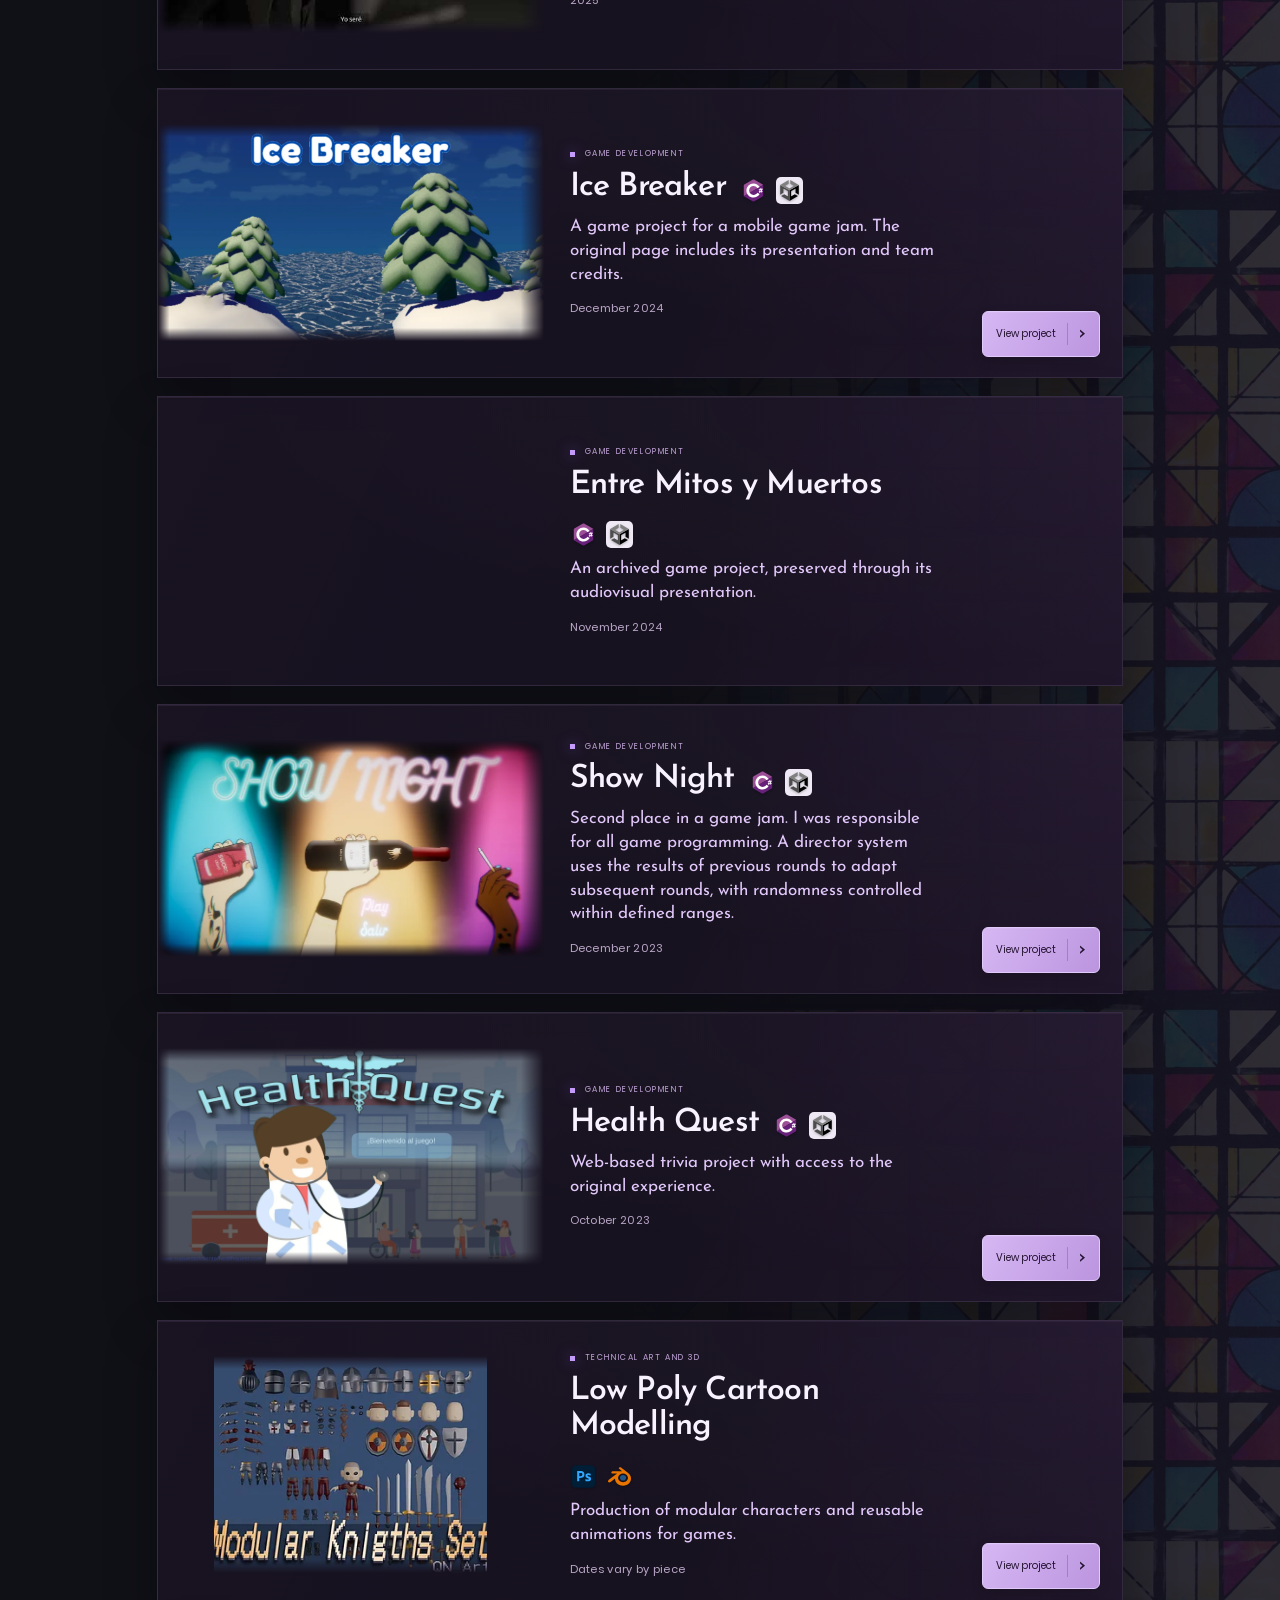
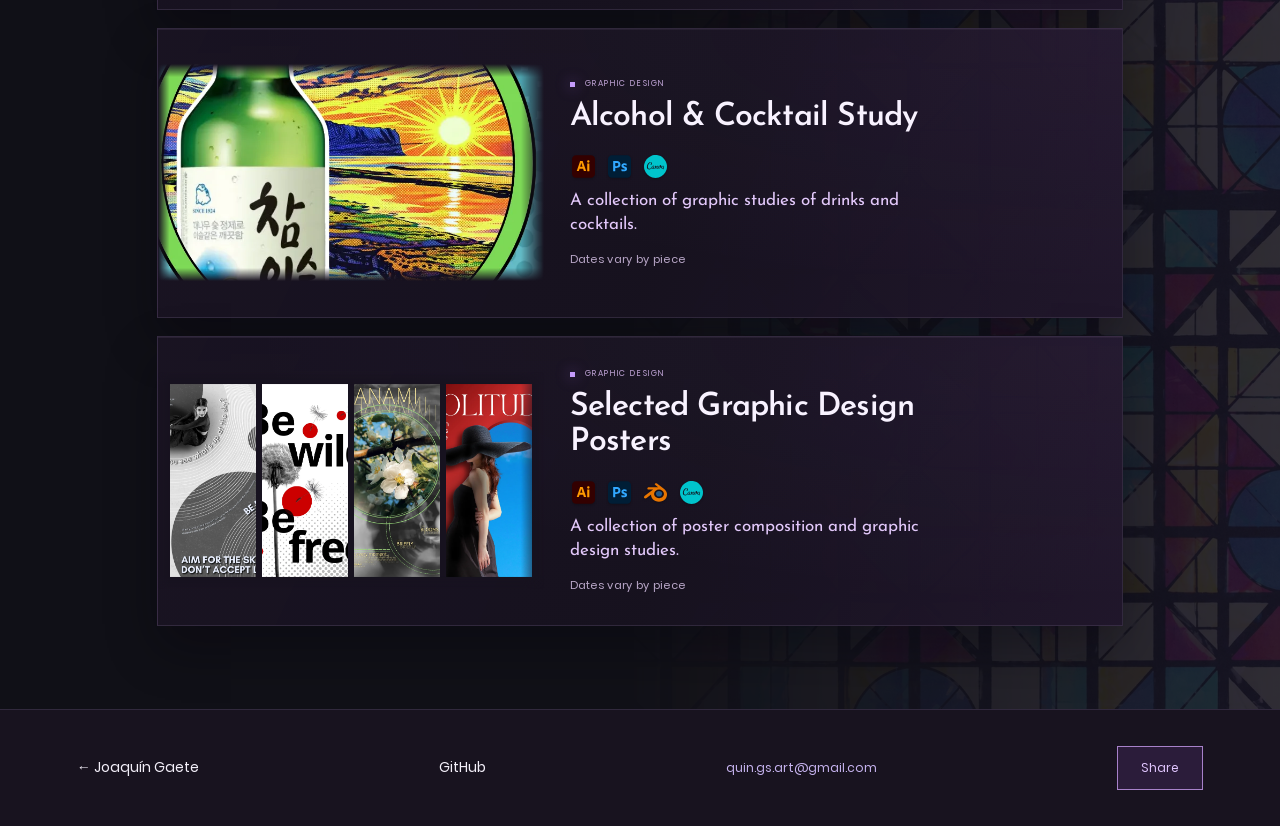
==== commit 5d80cf98: "c c" ====
--- a/explorar.html
+++ b/explorar.html
@@ -1,4 +1,4 @@
-<!DOCTYPE html>
-
-<html lang="es"><head><meta charset="utf-8"/><meta content="width=device-width,initial-scale=1" name="viewport"/><title data-i18n="text.092"></title><link href="assets/kinsei.svg" rel="icon"/><link href="styles.css" rel="stylesheet"/><script defer="" src="i18n/catalog.generated.js"></script><script defer="" src="i18n/i18n.js"></script><script defer="" src="projects.js"></script><script defer="" src="project-panels.js"></script><script defer="" src="explorar.js"></script><link href="i18n/i18n.css" rel="stylesheet"/><link href="project-panels.css" rel="stylesheet"/><link href="project-art-direction.css" rel="stylesheet"/><link href="catalog-refinement.css" rel="stylesheet"/></head>
-<body><a class="skip" data-i18n="text.002" href="#contenido"></a><header class="topbar"><a class="signature" href="index.html"><img alt="" data-i18n-alt="text.081" src="assets/kinsei.svg"/><span data-i18n="text.012"></span></a><nav aria-label="" data-i18n-aria-label="text.104"><a data-i18n="text.093" href="index.html"></a></nav></header><main class="directory" id="contenido"><p class="eyebrow" data-i18n="text.094"></p><h1 data-i18n="text.095" id="titulo"></h1><p data-i18n="text.096" id="descripcion"></p><nav aria-label="" class="area-links" data-i18n-aria-label="text.003"><a data-i18n="text.097" href="?area=software"></a><a data-i18n="text.098" href="?area=ia"></a><a data-i18n="text.099" href="?area=datos"></a><a data-i18n="text.100" href="?area=ux"></a><a data-i18n="text.009" href="?area=juegos"></a><a data-i18n="text.010" href="?area=3d"></a><a aria-disabled="true" data-disabled-area="grafico" data-i18n="text.011" tabindex="-1"></a></nav><div class="catalog-list" id="lista"></div></main><footer><a data-i18n="text.103" href="index.html"></a><a data-i18n="text.018" href="https://github.com/KinGaetes" rel="noopener" target="_blank"></a><a class="contact-email footer-email" data-i18n="contact.email" href="mailto:quin.gs.art@gmail.com"></a></footer></body></html>
+<!DOCTYPE html>
+
+<html lang="es"><head><meta charset="utf-8"/><meta content="width=device-width,initial-scale=1, viewport-fit=cover" name="viewport"/><title data-i18n="text.092"></title><link href="assets/kinsei.svg" rel="icon"/><link href="styles.css" rel="stylesheet"/><script defer="" src="i18n/catalog.generated.js"></script><script defer="" src="i18n/i18n.js"></script><script defer="" src="projects.js"></script><script defer="" src="details.js"></script><script defer="" src="project-panels.js"></script><script defer="" src="explorar.js"></script><link href="i18n/i18n.css" rel="stylesheet"/><link href="project-panels.css" rel="stylesheet"/><link href="project-art-direction.css" rel="stylesheet"/><link href="catalog-refinement.css" rel="stylesheet"/><link href="mobile.css" rel="stylesheet"/></head>
+<body><a class="skip" data-i18n="text.002" href="#contenido"></a><header class="topbar"><a class="signature" href="index.html"><img alt="" data-i18n-alt="text.081" src="assets/kinsei.svg"/><span data-i18n="text.012"></span></a><nav aria-label="" data-i18n-aria-label="text.104"><a data-i18n="text.093" href="index.html"></a></nav></header><main class="directory" id="contenido"><p class="eyebrow" data-i18n="text.094"></p><h1 data-i18n="text.095" id="titulo"></h1><p data-i18n="text.096" id="descripcion"></p><nav aria-label="" class="area-links" data-i18n-aria-label="text.003"><a data-i18n="text.097" href="?area=software"></a><a data-i18n="text.098" href="?area=ia"></a><a data-i18n="text.099" href="?area=datos"></a><a data-i18n="text.100" href="?area=ux"></a><a data-i18n="text.009" href="?area=juegos"></a><a data-i18n="text.010" href="?area=3d"></a><a aria-disabled="true" data-disabled-area="grafico" data-i18n="text.011" tabindex="-1"></a></nav><div class="catalog-list" id="lista"></div></main><footer><a data-i18n="text.103" href="index.html"></a><a data-i18n="text.018" href="https://github.com/KinGaetes" rel="noopener" target="_blank"></a><a class="contact-email footer-email" data-i18n="contact.email" href="mailto:quin.gs.art@gmail.com"></a></footer></body></html>
--- a/catalog-refinement.css
+++ b/catalog-refinement.css
@@ -1,75 +1,75 @@
-.work-name-row,.detail-title-row{display:flex;align-items:center;flex-wrap:wrap;gap:14px}.brand-icons{display:inline-flex;align-items:center;gap:9px;flex-wrap:wrap}.brand-icons img{width:22px;height:22px;object-fit:contain}.work-name-row .brand-icons{margin-top:4px}.work-date{display:block;color:#b9a7c8;font:11px/1.5 Poppins,sans-serif;margin-top:14px;letter-spacing:.3px}.compact-strip .work-copy{padding-bottom:72px}.compact-strip>.work-open{position:absolute;bottom:20px;right:22px;margin:0;z-index:5;text-decoration:none}.compact-strip>.work-open::before{display:none}.strip-hit{position:absolute;inset:0;z-index:3;background:none;border:0;cursor:pointer;width:100%;height:100%;border-radius:inherit}.strip-hit:focus-visible{outline:2px solid #d2aaff;outline-offset:-4px}.work-copy{pointer-events:none}.work-open:focus-visible{outline:2px solid white!important;outline-offset:3px}.header-extras{display:flex;align-items:center;gap:18px}.projects-panel-header{display:flex;flex-wrap:wrap;gap:16px}.projects-panel-header h2{margin:0}.panel-close{margin-left:auto}.share-icon{width:32px;height:32px;display:inline-flex;align-items:center;justify-content:center;padding:7px;border:1px solid #b493cd55;border-radius:50%;background:#b493cd12;color:#d6b4f3;cursor:pointer}.share-icon svg{width:18px;height:18px;fill:none;stroke:currentColor;stroke-width:1.5}.share-icon:hover{background:#b493cd44;color:white}.project-actions{display:flex;gap:16px;align-items:center;flex-wrap:wrap;margin-top:30px}.project-action.primary{font-size:15px;padding:18px 25px;font-weight:600;background:linear-gradient(120deg,#e5c3ff,#bc8aec);box-shadow:0 5px 25px #b46beb44;border:1px solid #f2dfff}.project-action.primary:before{content:'▶';margin-right:10px;font-size:12px}.detail-link{margin-left:auto}.asset-link{display:block;color:#dbb8fa;padding:12px 0;border-bottom:1px solid #b493cd33}.detail-title-row{margin-bottom:25px}.detail-title-row h1{margin:0}.compact-strip[data-project=nda] .work-cover{background:#ed7929;mask-image:none}.compact-strip[data-project=nda] .work-cover img{object-fit:contain;padding:25px}.disabled-project{opacity:.65}
-#inline-catalog{padding-top:48px}.catalog-filters{display:flex;gap:8px;flex-wrap:wrap;margin-bottom:32px}.inline-list{position:relative}.mini-strip.compact-strip{height:88px;min-height:88px;display:block;overflow:visible;margin-bottom:10px;background:none;box-shadow:none;border:0;isolation:auto;z-index:0}.mini-strip::after{display:none}.mini-strip .work-cover{position:absolute;inset:auto 0 0;width:100%;height:88px;aspect-ratio:auto;background:linear-gradient(110deg,#21172c,#19121f);border:1px solid #b69acf38;mask-image:none;transition:height .24s,box-shadow .24s;overflow:hidden;z-index:0}.mini-strip .work-cover img{width:38%;height:calc(100% - 88px);opacity:0;mask-image:linear-gradient(90deg,transparent,#000 3%,#000 90%,transparent);object-fit:cover;transition:opacity .2s}.mini-strip .work-cover .cover-placeholder{opacity:0}.mini-strip .work-copy{position:absolute;inset:auto 160px 0 24px;height:88px;padding:0;display:flex;flex-direction:column;justify-content:center;z-index:2}.mini-strip .work-title{font-size:23px}.mini-strip .work-category,.mini-strip .work-purpose{display:none}.mini-strip .work-date{margin-top:5px;font-size:10px}.mini-strip .brand-icons img{width:17px;height:17px}.mini-strip>.work-open{bottom:23px;right:20px}.mini-strip .strip-hit{height:88px;top:auto;bottom:0}.mini-strip:hover,.mini-strip:focus-within{z-index:10;background:none;box-shadow:none}.mini-strip:not(.disabled-project):hover .work-cover,.mini-strip:not(.disabled-project):focus-within .work-cover{height:285px;box-shadow:0 0 30px #bb83e533,0 -20px 40px #0009;border-color:#cfa2ef88}.mini-strip:hover .work-cover img,.mini-strip:focus-within .work-cover img{opacity:1}.mini-strip:hover .work-cover .cover-placeholder,.mini-strip:focus-within .work-cover .cover-placeholder{opacity:1;margin-bottom:88px}.mini-strip:hover .strip-hit,.mini-strip:focus-within .strip-hit{height:285px}.mini-strip:hover .work-purpose,.mini-strip:focus-within .work-purpose{display:block;position:absolute;left:42%;right:0;bottom:105px;font-size:17px}.mini-strip:hover .work-category,.mini-strip:focus-within .work-category{display:flex;position:absolute;left:42%;right:0;bottom:195px;font-size:8px}.mini-strip[data-project=nda] .work-cover{background:#a84c20}.mini-strip[data-project=nda] .work-cover img{object-fit:contain}
-#cv-dialog{overflow:hidden;max-height:90dvh;height:720px}#cv-dialog[open]{display:grid;grid-template-rows:auto minmax(0,1fr)}#cv-dialog .cv-header{position:static;padding:20px 26px}#cv-dialog .cv-body{min-height:0;overflow:hidden;grid-template-rows:auto minmax(0,1fr);padding:20px 26px;gap:18px}#cv-dialog .cv-summary{min-height:0;overflow-y:auto}#cv-dialog .cv-certificates{min-height:0;display:flex;flex-direction:column;overflow:hidden}#cv-dialog .credential-scroll{min-height:0;max-height:none;overflow-y:auto;flex:1}#cv-dialog .cv-summary p,#cv-dialog .cv-summary dd{font-size:12px;line-height:1.65}#cv-dialog .cv-summary dl{margin-top:14px}.wheel-item[data-active=true]{font-size:clamp(17px,1.6vw,27px)}.wheel-item span{white-space:normal}.wheel-item{max-width:100%;line-height:1.2}
-@media(max-width:700px){.compact-strip .work-copy{padding-bottom:68px}.compact-strip>.work-open{bottom:14px;right:14px}.brand-icons{gap:6px}.brand-icons img{width:18px;height:18px}.work-name-row{gap:8px}.projects-panel-header h2{font-size:26px}.header-extras{gap:10px}.projects-panel-header{gap:10px}.project-action.primary{font-size:13px;padding:15px 18px}.mini-strip.compact-strip{height:100px;min-height:100px}.mini-strip .work-cover,.mini-strip .strip-hit{height:100px}.mini-strip .work-copy{height:100px;left:14px;right:115px;grid-column:auto;grid-row:auto;padding:0}.mini-strip .work-title{font-size:20px}.mini-strip .brand-icons{display:none}.mini-strip>.work-open{bottom:30px;right:10px;padding:9px;font-size:9px;min-height:38px}.mini-strip .work-cover img{width:48%;height:185px}.mini-strip:hover .work-category,.mini-strip:focus-within .work-category{display:none}.mini-strip:hover .work-purpose,.mini-strip:focus-within .work-purpose{left:53%;bottom:120px;font-size:13px}.catalog-filters button{font-size:11px;padding:9px 12px}#cv-dialog .cv-body{grid-template-columns:1fr;grid-template-rows:auto minmax(0,1fr) minmax(0,1fr);padding:14px;gap:12px}#cv-dialog .cv-header{padding:14px}#cv-dialog .cv-header h2{font-size:26px}#cv-dialog .cv-summary h3,#cv-dialog .cv-certificates h3{margin-top:0}.wheel-item[data-active=true]{font-size:17px}}
-@media(prefers-reduced-motion:reduce){.mini-strip .work-cover,.mini-strip .work-cover img{transition:none}}
-
-/* Tool labels live in the top layer, so row clipping never hides them. */
-.work-copy{z-index:4}.brand-icons{position:relative;z-index:6;pointer-events:auto}.tool-logo{position:relative;display:inline-flex;align-items:center;justify-content:center;width:27px;height:27px;border-radius:5px;cursor:help}.tool-logo:focus-visible{outline:2px solid #ddbbff;outline-offset:3px}.tool-logo img{width:23px;height:23px;filter:drop-shadow(0 1px 1px #0004)}.tool-logo:has(img[src$="unity.svg"]){background:#eee9f4;padding:3px}.tool-tooltip{position:fixed;inset:auto;margin:0;padding:7px 11px;border:1px solid #bfa1dc77;border-radius:5px;background:#241b32;color:#faf6ff;box-shadow:0 4px 20px #0006;font:12px/1.4 Poppins,sans-serif;pointer-events:none;max-width:230px;z-index:1000}.tool-tooltip::backdrop{display:none}
-.mini-strip .work-name-row{gap:12px}.mini-strip .brand-icons{margin:0;gap:5px}.mini-strip .tool-logo{width:23px;height:23px}.mini-strip .tool-logo img{width:19px;height:19px}.skill-tags{display:flex;flex-wrap:wrap;gap:7px}.skill-tags span{padding:5px 9px;border:1px solid #c399e53b;border-radius:4px;color:#dfc3f4;background:#c399e50d;font:11px/1.5 Poppins,sans-serif}.project-overview-copy>.work-date{margin:0 0 15px;color:#d5b2f2}.collection-grid{grid-column:1/-1;display:grid;grid-template-columns:repeat(3,minmax(0,1fr));gap:22px;margin-top:24px}.collection-grid img{width:100%;height:auto;max-height:620px;object-fit:contain;align-self:start}.video-cover{display:flex;flex-direction:column;width:100%;gap:12px}.video-cover iframe{width:100%;aspect-ratio:16/9;border:0;border-radius:6px}.video-fallback{font-size:12px;color:#d0a9f2;text-decoration:underline}
-.compact-strip[data-project=deriva] .work-cover img{object-fit:contain;padding:12px;background:#14223c}.compact-strip[data-project=suya] .work-cover img{object-position:50% 52%}.project-overview:has(.detail-cover img[src$="suya-brand.png"]) .detail-cover{height:300px;overflow:hidden;display:block}.detail-cover img[src$="suya-brand.png"]{width:100%;height:300px;object-fit:cover;object-position:50% 52%}.detail-cover img[src$="deriva-logo.png"]{max-height:430px}
-.mini-strip[data-project=nda] .work-cover{background:linear-gradient(110deg,#21172c,#19121f)}.mini-strip[data-project=nda] .work-cover::after{content:'';position:absolute;inset:0;background:#fa7818;opacity:0;transition:opacity .18s ease;z-index:-1}.mini-strip[data-project=nda] .work-cover{isolation:isolate}.mini-strip[data-project=nda]:hover .work-cover::after,.mini-strip[data-project=nda]:focus-within .work-cover::after{opacity:1}.mini-strip[data-project=nda] .work-cover img{padding:28px;object-fit:contain;mask-image:none;image-rendering:pixelated}.mini-strip[data-project=nda]:hover .work-copy,.mini-strip[data-project=nda]:focus-within .work-copy{color:#24172c}.mini-strip[data-project=nda]:hover :is(.work-title,.work-category,.work-purpose,.work-date),.mini-strip[data-project=nda]:focus-within :is(.work-title,.work-category,.work-purpose,.work-date){color:#24172c;transition:color .18s}.compact-strip[data-project=nda]:not(.mini-strip) .work-cover{background:#fa7818}
-.catalog-filter[aria-pressed=true]::before{content:'✓';margin-right:7px}.catalog-filter{transition:background .16s,border-color .16s}.mini-strip .work-purpose{max-width:none}.mini-strip:hover .work-purpose,.mini-strip:focus-within .work-purpose{left:calc(42% + 65px)}
-@media(max-width:700px){.mini-strip .brand-icons{display:flex;gap:2px}.mini-strip .work-name-row{gap:3px;align-items:flex-start;flex-direction:column}.mini-strip .tool-logo{width:19px;height:19px}.mini-strip .tool-logo img{width:16px;height:16px}.mini-strip .work-title{font-size:17px}.mini-strip .work-date{font-size:9px;margin-top:3px}.mini-strip:hover .work-purpose,.mini-strip:focus-within .work-purpose{left:57%;font-size:12px;line-height:1.5}.collection-grid{grid-template-columns:1fr 1fr;gap:12px}.mini-strip[data-project=nda] .work-cover img{padding:12px}.projects-panel-header .brand-icons{gap:5px}.tool-logo{width:24px;height:24px}.tool-logo img{width:21px;height:21px}}
-.mini-strip>.work-category,.mini-strip>.work-purpose{pointer-events:none;z-index:4;margin:0}.mini-strip:hover>.work-purpose,.mini-strip:focus-within>.work-purpose{left:42%;right:24px;bottom:125px;max-height:115px;overflow:auto;line-height:1.5}.mini-strip:hover>.work-category,.mini-strip:focus-within>.work-category{left:42%;right:24px;bottom:220px}
-.brand-logo-art{width:100%;height:100%;mask-image:linear-gradient(90deg,transparent,#000 4%,#000 96%,transparent)}.mini-strip .brand-logo-art{position:absolute;top:0;left:0;width:38%;height:calc(100% - 88px);opacity:0;transition:opacity .18s}.mini-strip:hover .brand-logo-art,.mini-strip:focus-within .brand-logo-art{opacity:1}.detail-cover:has(.brand-logo-art){height:auto;aspect-ratio:864/325;width:100%}.mini-strip[data-project=nda]:hover .tool-logo,.mini-strip[data-project=nda]:focus-within .tool-logo{background:#24172c;padding:3px}
-@media(max-width:700px){.mini-strip:hover>.work-purpose,.mini-strip:focus-within>.work-purpose{left:52%;right:14px;bottom:121px;font-size:12px;line-height:1.5;max-height:150px}.mini-strip:hover>.work-category,.mini-strip:focus-within>.work-category{display:none}.mini-strip .brand-logo-art{width:48%;height:185px}}
-
-/* Shared chronology and always-visible compact category labels. */
-:root{--project-edge-mask:linear-gradient(90deg,transparent 0%,#000 3%,#000 94%,transparent 100%),linear-gradient(180deg,transparent 0%,#000 6%,#000 94%,transparent 100%)}
-.mini-strip .work-name-row{min-width:0;max-width:100%}.mini-strip .work-title{max-width:100%;overflow-wrap:break-word}
-.row-categories{display:flex;gap:4px 10px;flex-wrap:wrap;margin-top:4px;color:#c9a8e6;font:9px/1.35 Poppins,sans-serif}.row-categories span+span::before{content:'·';margin-right:10px;color:#8f739f}.mini-strip .work-date{margin-top:3px}.mini-strip .work-copy{justify-content:center}.compact-strip[data-project=shownight] .work-cover img,.compact-strip[data-project=health] .work-cover img{object-position:center top}.mini-strip[data-project=shownight] .work-cover img,.mini-strip[data-project=health] .work-cover img{object-fit:contain;object-position:center top}.compact-strip[data-project=cocktails] .work-cover img{object-position:center top}.compact-strip[data-project=knights] .work-cover img{object-fit:contain;image-rendering:auto}.poster-cover-grid{display:grid;grid-template-columns:repeat(4,minmax(0,1fr));align-items:center;gap:6px;width:100%;height:100%;padding:12px;background:#17121f;mask-image:linear-gradient(90deg,transparent,#000 4%,#000 96%,transparent)}.compact-strip .work-cover .poster-cover-grid img{position:static;width:100%;height:100%;max-height:100%;object-fit:contain;opacity:1;mask-image:none}.mini-strip .poster-cover-grid{position:absolute;top:0;left:0;width:38%;height:calc(100% - 88px);opacity:0;transition:opacity .18s}.mini-strip:hover .poster-cover-grid,.mini-strip:focus-within .poster-cover-grid{opacity:1}.detail-cover:has(.poster-cover-grid){aspect-ratio:16/9}.detail-cover .poster-cover-grid img{width:100%;height:100%;object-fit:contain;mask-image:none}.compact-strip[data-project=asoda] .work-cover img{object-position:center center}
-@media(max-width:700px){.mini-strip.compact-strip{height:122px;min-height:122px}.mini-strip .work-copy,.mini-strip .strip-hit,.mini-strip .work-cover{height:122px}.mini-strip>.work-open{bottom:42px}.mini-strip:not(.disabled-project):hover .work-cover,.mini-strip:not(.disabled-project):focus-within .work-cover,.mini-strip:hover .strip-hit,.mini-strip:focus-within .strip-hit{height:307px}.mini-strip:hover>.work-purpose,.mini-strip:focus-within>.work-purpose{bottom:143px}.mini-strip .brand-logo-art,.mini-strip .poster-cover-grid{width:48%;height:185px}.mini-strip .work-cover img{height:185px}.mini-strip .poster-cover-grid img{height:100%}.mini-strip .row-categories{font-size:8px;gap:2px 6px;margin-top:4px}.row-categories span+span::before{margin-right:6px}.mini-strip .work-date{font-size:9px}.mini-strip .work-title{font-size:17px}.poster-cover-grid{gap:3px;padding:6px}}
-/* Fade the artwork on all four edges, without fading the row or video controls. */
-.compact-strip:not(.mini-strip) .work-cover{mask-image:none}
-.compact-strip .work-cover>img,
-.compact-strip.mini-strip .work-cover>img,
-.detail-cover>img,
-.work-cover>.brand-logo-art,
-.detail-cover>.brand-logo-art,
-.work-cover>.poster-cover-grid,
-.detail-cover>.poster-cover-grid{
-
-
- mask-image:var(--project-edge-mask);
- mask-composite:intersect;
- mask-repeat:no-repeat;
- mask-size:100% 100%;
-}
-
-
-/* One visible frame for all project artwork; focal point is the only variation. */
-.compact-strip.mini-strip .work-cover>img{
- width:38%;height:calc(100% - 88px);object-fit:cover;padding:0;
- object-position:var(--cover-focus,50% 50%);
-}
-.compact-strip[data-project=shownight],.compact-strip[data-project=health]{--cover-focus:50% 0%}
-.compact-strip[data-project=cocktails]{--cover-focus:50% 18%}
-.compact-strip[data-project=knights]{--cover-focus:50% 65%}
-.compact-strip.mini-strip .work-cover>.poster-cover-grid{width:38%;height:calc(100% - 88px);padding:0;align-items:stretch;gap:4px}
-.compact-strip .work-cover .poster-cover-grid img{object-fit:cover;height:100%;width:100%}
-.compact-strip.mini-strip .work-cover>.brand-logo-art{width:38%;height:calc(100% - 88px);background:#064eae}
-/* A transparent company logo uses the same frame, with room around its lettering. */
-.compact-strip.mini-strip[data-project=nda] .work-cover>img{object-fit:contain;padding:24px}
-@media(max-width:700px){
- .compact-strip.mini-strip .work-cover>img,
- .compact-strip.mini-strip .work-cover>.poster-cover-grid,
- .compact-strip.mini-strip .work-cover>.brand-logo-art{width:48%;height:185px}
- .compact-strip.mini-strip[data-project=nda] .work-cover>img{padding:12px}
-}
-
-/* Art direction belongs to each project, while frame geometry stays shared. */
-.compact-strip[data-project=carioca],.compact-strip[data-project=saqra],.compact-strip[data-project=deadline]{--cover-focus:50% 0%}
-.compact-strip[data-project=knights],.compact-strip[data-project=deriva]{--cover-focus:50% 100%}
-.compact-strip[data-project=cocktails]{--cover-focus:25% 100%}
-.compact-strip[data-project=deriva] .work-cover>img{background:none}
-
-.directed-cover{position:absolute;top:0;left:0;width:100%;height:100%;overflow:hidden;mask-image:var(--project-edge-mask);mask-composite:intersect;mask-size:100% 100%;mask-repeat:no-repeat}
-.compact-strip.mini-strip .work-cover>.directed-cover{width:38%;height:calc(100% - 88px);opacity:0;transition:opacity .18s}
-.compact-strip.mini-strip:hover .work-cover>.directed-cover,.compact-strip.mini-strip:focus-within .work-cover>.directed-cover{opacity:1}
-@media(max-width:700px){.compact-strip.mini-strip .work-cover>.directed-cover{width:48%;height:185px}}
-
-/* Closed preview: unavailable category remains recognizable but inactive. */
-[data-disabled-area],.catalog-filter:disabled{cursor:not-allowed;opacity:.38;filter:saturate(.35)}
-.wheel-item[aria-disabled=true]{color:#86778f!important}
-.project-actions .primary:last-child{margin-left:auto}
+.work-name-row,.detail-title-row{display:flex;align-items:center;flex-wrap:wrap;gap:14px}.brand-icons{display:inline-flex;align-items:center;gap:9px;flex-wrap:wrap}.brand-icons img{width:22px;height:22px;object-fit:contain}.work-name-row .brand-icons{margin-top:4px}.work-date{display:block;color:#b9a7c8;font:11px/1.5 Poppins,sans-serif;margin-top:14px;letter-spacing:.3px}.compact-strip .work-copy{padding-bottom:72px}.compact-strip>.work-open{position:absolute;bottom:20px;right:22px;margin:0;z-index:5;text-decoration:none}.compact-strip>.work-open::before{display:none}.strip-hit{position:absolute;inset:0;z-index:3;background:none;border:0;cursor:pointer;width:100%;height:100%;border-radius:inherit}.strip-hit:focus-visible{outline:2px solid #d2aaff;outline-offset:-4px}.work-copy{pointer-events:none}.work-open:focus-visible{outline:2px solid white!important;outline-offset:3px}.header-extras{display:flex;align-items:center;gap:18px}.projects-panel-header{display:flex;flex-wrap:wrap;gap:16px}.projects-panel-header h2{margin:0}.panel-close{margin-left:auto}.share-icon{width:32px;height:32px;display:inline-flex;align-items:center;justify-content:center;padding:7px;border:1px solid #b493cd55;border-radius:50%;background:#b493cd12;color:#d6b4f3;cursor:pointer}.share-icon svg{width:18px;height:18px;fill:none;stroke:currentColor;stroke-width:1.5}.share-icon:hover{background:#b493cd44;color:white}.project-actions{display:flex;gap:16px;align-items:center;flex-wrap:wrap;margin-top:30px}.project-action.primary{font-size:15px;padding:18px 25px;font-weight:600;background:linear-gradient(120deg,#e5c3ff,#bc8aec);box-shadow:0 5px 25px #b46beb44;border:1px solid #f2dfff}.project-action.primary:before{content:'▶';margin-right:10px;font-size:12px}.detail-link{margin-left:auto}.asset-link{display:block;color:#dbb8fa;padding:12px 0;border-bottom:1px solid #b493cd33}.detail-title-row{margin-bottom:25px}.detail-title-row h1{margin:0}.compact-strip[data-project=nda] .work-cover{background:#ed7929;mask-image:none}.compact-strip[data-project=nda] .work-cover img{object-fit:contain;padding:25px}.disabled-project{opacity:.65}
+#inline-catalog{padding-top:48px}.catalog-filters{display:flex;gap:8px;flex-wrap:wrap;margin-bottom:32px}.inline-list{position:relative}.mini-strip.compact-strip{height:88px;min-height:88px;display:block;overflow:visible;margin-bottom:10px;background:none;box-shadow:none;border:0;isolation:auto;z-index:0}.mini-strip::after{display:none}.mini-strip .work-cover{position:absolute;inset:auto 0 0;width:100%;height:88px;aspect-ratio:auto;background:linear-gradient(110deg,#21172c,#19121f);border:1px solid #b69acf38;mask-image:none;transition:height .24s,box-shadow .24s;overflow:hidden;z-index:0}.mini-strip .work-cover img{width:38%;height:calc(100% - 88px);opacity:0;mask-image:linear-gradient(90deg,transparent,#000 3%,#000 90%,transparent);object-fit:cover;transition:opacity .2s}.mini-strip .work-cover .cover-placeholder{opacity:0}.mini-strip .work-copy{position:absolute;inset:auto 160px 0 24px;height:88px;padding:0;display:flex;flex-direction:column;justify-content:center;z-index:2}.mini-strip .work-title{font-size:23px}.mini-strip .work-category,.mini-strip .work-purpose{display:none}.mini-strip .work-date{margin-top:5px;font-size:10px}.mini-strip .brand-icons img{width:17px;height:17px}.mini-strip>.work-open{bottom:23px;right:20px}.mini-strip .strip-hit{height:88px;top:auto;bottom:0}.mini-strip:hover,.mini-strip:focus-within{z-index:10;background:none;box-shadow:none}.mini-strip:not(.disabled-project):hover .work-cover,.mini-strip:not(.disabled-project):focus-within .work-cover{height:285px;box-shadow:0 0 30px #bb83e533,0 -20px 40px #0009;border-color:#cfa2ef88}.mini-strip:hover .work-cover img,.mini-strip:focus-within .work-cover img{opacity:1}.mini-strip:hover .work-cover .cover-placeholder,.mini-strip:focus-within .work-cover .cover-placeholder{opacity:1;margin-bottom:88px}.mini-strip:hover .strip-hit,.mini-strip:focus-within .strip-hit{height:285px}.mini-strip:hover .work-purpose,.mini-strip:focus-within .work-purpose{display:block;position:absolute;left:42%;right:0;bottom:105px;font-size:17px}.mini-strip:hover .work-category,.mini-strip:focus-within .work-category{display:flex;position:absolute;left:42%;right:0;bottom:195px;font-size:8px}.mini-strip[data-project=nda] .work-cover{background:#a84c20}.mini-strip[data-project=nda] .work-cover img{object-fit:contain}
+#cv-dialog{overflow:hidden;max-height:90dvh;height:720px}#cv-dialog[open]{display:grid;grid-template-rows:auto minmax(0,1fr)}#cv-dialog .cv-header{position:static;padding:20px 26px}#cv-dialog .cv-body{min-height:0;overflow:hidden;grid-template-rows:auto minmax(0,1fr);padding:20px 26px;gap:18px}#cv-dialog .cv-summary{min-height:0;overflow-y:auto}#cv-dialog .cv-certificates{min-height:0;display:flex;flex-direction:column;overflow:hidden}#cv-dialog .credential-scroll{min-height:0;max-height:none;overflow-y:auto;flex:1}#cv-dialog .cv-summary p,#cv-dialog .cv-summary dd{font-size:12px;line-height:1.65}#cv-dialog .cv-summary dl{margin-top:14px}.wheel-item[data-active=true]{font-size:clamp(17px,1.6vw,27px)}.wheel-item span{white-space:normal}.wheel-item{max-width:100%;line-height:1.2}
+@media(max-width:700px){.compact-strip .work-copy{padding-bottom:68px}.compact-strip>.work-open{bottom:14px;right:14px}.brand-icons{gap:6px}.brand-icons img{width:18px;height:18px}.work-name-row{gap:8px}.projects-panel-header h2{font-size:26px}.header-extras{gap:10px}.projects-panel-header{gap:10px}.project-action.primary{font-size:13px;padding:15px 18px}.mini-strip.compact-strip{height:100px;min-height:100px}.mini-strip .work-cover,.mini-strip .strip-hit{height:100px}.mini-strip .work-copy{height:100px;left:14px;right:115px;grid-column:auto;grid-row:auto;padding:0}.mini-strip .work-title{font-size:20px}.mini-strip .brand-icons{display:none}.mini-strip>.work-open{bottom:30px;right:10px;padding:9px;font-size:9px;min-height:38px}.mini-strip .work-cover img{width:48%;height:185px}.mini-strip:hover .work-category,.mini-strip:focus-within .work-category{display:none}.mini-strip:hover .work-purpose,.mini-strip:focus-within .work-purpose{left:53%;bottom:120px;font-size:13px}.catalog-filters button{font-size:11px;padding:9px 12px}#cv-dialog .cv-body{grid-template-columns:1fr;grid-template-rows:auto minmax(0,1fr) minmax(0,1fr);padding:14px;gap:12px}#cv-dialog .cv-header{padding:14px}#cv-dialog .cv-header h2{font-size:26px}#cv-dialog .cv-summary h3,#cv-dialog .cv-certificates h3{margin-top:0}.wheel-item[data-active=true]{font-size:17px}}
+@media(prefers-reduced-motion:reduce){.mini-strip .work-cover,.mini-strip .work-cover img{transition:none}}
+
+/* Tool labels live in the top layer, so row clipping never hides them. */
+.work-copy{z-index:4}.brand-icons{position:relative;z-index:6;pointer-events:auto}.tool-logo{position:relative;display:inline-flex;align-items:center;justify-content:center;width:27px;height:27px;border-radius:5px;cursor:help}.tool-logo:focus-visible{outline:2px solid #ddbbff;outline-offset:3px}.tool-logo img{width:23px;height:23px;filter:drop-shadow(0 1px 1px #0004)}.tool-logo:has(img[src$="unity.svg"]){background:#eee9f4;padding:3px}.tool-tooltip{position:fixed;inset:auto;margin:0;padding:7px 11px;border:1px solid #bfa1dc77;border-radius:5px;background:#241b32;color:#faf6ff;box-shadow:0 4px 20px #0006;font:12px/1.4 Poppins,sans-serif;pointer-events:none;max-width:230px;z-index:1000}.tool-tooltip::backdrop{display:none}
+.mini-strip .work-name-row{gap:12px}.mini-strip .brand-icons{margin:0;gap:5px}.mini-strip .tool-logo{width:23px;height:23px}.mini-strip .tool-logo img{width:19px;height:19px}.skill-tags{display:flex;flex-wrap:wrap;gap:7px}.skill-tags span{padding:5px 9px;border:1px solid #c399e53b;border-radius:4px;color:#dfc3f4;background:#c399e50d;font:11px/1.5 Poppins,sans-serif}.project-overview-copy>.work-date{margin:0 0 15px;color:#d5b2f2}.collection-grid{grid-column:1/-1;display:grid;grid-template-columns:repeat(3,minmax(0,1fr));gap:22px;margin-top:24px}.collection-grid img{width:100%;height:auto;max-height:620px;object-fit:contain;align-self:start}.video-cover{display:flex;flex-direction:column;width:100%;gap:12px}.video-cover iframe{width:100%;aspect-ratio:16/9;border:0;border-radius:6px}.video-fallback{font-size:12px;color:#d0a9f2;text-decoration:underline}
+.compact-strip[data-project=deriva] .work-cover img{object-fit:contain;padding:12px;background:#14223c}.compact-strip[data-project=suya] .work-cover img{object-position:50% 52%}.project-overview:has(.detail-cover img[src$="suya-brand.webp"]) .detail-cover{height:300px;overflow:hidden;display:block}.detail-cover img[src$="suya-brand.webp"]{width:100%;height:300px;object-fit:cover;object-position:50% 52%}.detail-cover img[src$="deriva-logo.webp"]{max-height:430px}
+.mini-strip[data-project=nda] .work-cover{background:linear-gradient(110deg,#21172c,#19121f)}.mini-strip[data-project=nda] .work-cover::after{content:'';position:absolute;inset:0;background:#fa7818;opacity:0;transition:opacity .18s ease;z-index:-1}.mini-strip[data-project=nda] .work-cover{isolation:isolate}.mini-strip[data-project=nda]:hover .work-cover::after,.mini-strip[data-project=nda]:focus-within .work-cover::after{opacity:1}.mini-strip[data-project=nda] .work-cover img{padding:28px;object-fit:contain;mask-image:none;image-rendering:pixelated}.mini-strip[data-project=nda]:hover .work-copy,.mini-strip[data-project=nda]:focus-within .work-copy{color:#24172c}.mini-strip[data-project=nda]:hover :is(.work-title,.work-category,.work-purpose,.work-date),.mini-strip[data-project=nda]:focus-within :is(.work-title,.work-category,.work-purpose,.work-date){color:#24172c;transition:color .18s}.compact-strip[data-project=nda]:not(.mini-strip) .work-cover{background:#fa7818}
+.catalog-filter[aria-pressed=true]::before{content:'✓';margin-right:7px}.catalog-filter{transition:background .16s,border-color .16s}.mini-strip .work-purpose{max-width:none}.mini-strip:hover .work-purpose,.mini-strip:focus-within .work-purpose{left:calc(42% + 65px)}
+@media(max-width:700px){.mini-strip .brand-icons{display:flex;gap:2px}.mini-strip .work-name-row{gap:3px;align-items:flex-start;flex-direction:column}.mini-strip .tool-logo{width:19px;height:19px}.mini-strip .tool-logo img{width:16px;height:16px}.mini-strip .work-title{font-size:17px}.mini-strip .work-date{font-size:9px;margin-top:3px}.mini-strip:hover .work-purpose,.mini-strip:focus-within .work-purpose{left:57%;font-size:12px;line-height:1.5}.collection-grid{grid-template-columns:1fr 1fr;gap:12px}.mini-strip[data-project=nda] .work-cover img{padding:12px}.projects-panel-header .brand-icons{gap:5px}.tool-logo{width:24px;height:24px}.tool-logo img{width:21px;height:21px}}
+.mini-strip>.work-category,.mini-strip>.work-purpose{pointer-events:none;z-index:4;margin:0}.mini-strip:hover>.work-purpose,.mini-strip:focus-within>.work-purpose{left:42%;right:24px;bottom:125px;max-height:115px;overflow:auto;line-height:1.5}.mini-strip:hover>.work-category,.mini-strip:focus-within>.work-category{left:42%;right:24px;bottom:220px}
+.brand-logo-art{width:100%;height:100%;mask-image:linear-gradient(90deg,transparent,#000 4%,#000 96%,transparent)}.mini-strip .brand-logo-art{position:absolute;top:0;left:0;width:38%;height:calc(100% - 88px);opacity:0;transition:opacity .18s}.mini-strip:hover .brand-logo-art,.mini-strip:focus-within .brand-logo-art{opacity:1}.detail-cover:has(.brand-logo-art){height:auto;aspect-ratio:864/325;width:100%}.mini-strip[data-project=nda]:hover .tool-logo,.mini-strip[data-project=nda]:focus-within .tool-logo{background:#24172c;padding:3px}
+@media(max-width:700px){.mini-strip:hover>.work-purpose,.mini-strip:focus-within>.work-purpose{left:52%;right:14px;bottom:121px;font-size:12px;line-height:1.5;max-height:150px}.mini-strip:hover>.work-category,.mini-strip:focus-within>.work-category{display:none}.mini-strip .brand-logo-art{width:48%;height:185px}}
+
+/* Shared chronology and always-visible compact category labels. */
+:root{--project-edge-mask:linear-gradient(90deg,transparent 0%,#000 3%,#000 94%,transparent 100%),linear-gradient(180deg,transparent 0%,#000 6%,#000 94%,transparent 100%)}
+.mini-strip .work-name-row{min-width:0;max-width:100%}.mini-strip .work-title{max-width:100%;overflow-wrap:break-word}
+.row-categories{display:flex;gap:4px 10px;flex-wrap:wrap;margin-top:4px;color:#c9a8e6;font:9px/1.35 Poppins,sans-serif}.row-categories span+span::before{content:'·';margin-right:10px;color:#8f739f}.mini-strip .work-date{margin-top:3px}.mini-strip .work-copy{justify-content:center}.compact-strip[data-project=shownight] .work-cover img,.compact-strip[data-project=health] .work-cover img{object-position:center top}.mini-strip[data-project=shownight] .work-cover img,.mini-strip[data-project=health] .work-cover img{object-fit:contain;object-position:center top}.compact-strip[data-project=cocktails] .work-cover img{object-position:center top}.compact-strip[data-project=knights] .work-cover img{object-fit:contain;image-rendering:auto}.poster-cover-grid{display:grid;grid-template-columns:repeat(4,minmax(0,1fr));align-items:center;gap:6px;width:100%;height:100%;padding:12px;background:#17121f;mask-image:linear-gradient(90deg,transparent,#000 4%,#000 96%,transparent)}.compact-strip .work-cover .poster-cover-grid img{position:static;width:100%;height:100%;max-height:100%;object-fit:contain;opacity:1;mask-image:none}.mini-strip .poster-cover-grid{position:absolute;top:0;left:0;width:38%;height:calc(100% - 88px);opacity:0;transition:opacity .18s}.mini-strip:hover .poster-cover-grid,.mini-strip:focus-within .poster-cover-grid{opacity:1}.detail-cover:has(.poster-cover-grid){aspect-ratio:16/9}.detail-cover .poster-cover-grid img{width:100%;height:100%;object-fit:contain;mask-image:none}.compact-strip[data-project=asoda] .work-cover img{object-position:center center}
+@media(max-width:700px){.mini-strip.compact-strip{height:122px;min-height:122px}.mini-strip .work-copy,.mini-strip .strip-hit,.mini-strip .work-cover{height:122px}.mini-strip>.work-open{bottom:42px}.mini-strip:not(.disabled-project):hover .work-cover,.mini-strip:not(.disabled-project):focus-within .work-cover,.mini-strip:hover .strip-hit,.mini-strip:focus-within .strip-hit{height:307px}.mini-strip:hover>.work-purpose,.mini-strip:focus-within>.work-purpose{bottom:143px}.mini-strip .brand-logo-art,.mini-strip .poster-cover-grid{width:48%;height:185px}.mini-strip .work-cover img{height:185px}.mini-strip .poster-cover-grid img{height:100%}.mini-strip .row-categories{font-size:8px;gap:2px 6px;margin-top:4px}.row-categories span+span::before{margin-right:6px}.mini-strip .work-date{font-size:9px}.mini-strip .work-title{font-size:17px}.poster-cover-grid{gap:3px;padding:6px}}
+/* Fade the artwork on all four edges, without fading the row or video controls. */
+.compact-strip:not(.mini-strip) .work-cover{mask-image:none}
+.compact-strip .work-cover>img,
+.compact-strip.mini-strip .work-cover>img,
+.detail-cover>img,
+.work-cover>.brand-logo-art,
+.detail-cover>.brand-logo-art,
+.work-cover>.poster-cover-grid,
+.detail-cover>.poster-cover-grid{
+
+
+ mask-image:var(--project-edge-mask);
+ mask-composite:intersect;
+ mask-repeat:no-repeat;
+ mask-size:100% 100%;
+}
+
+
+/* One visible frame for all project artwork; focal point is the only variation. */
+.compact-strip.mini-strip .work-cover>img{
+ width:38%;height:calc(100% - 88px);object-fit:cover;padding:0;
+ object-position:var(--cover-focus,50% 50%);
+}
+.compact-strip[data-project=shownight],.compact-strip[data-project=health]{--cover-focus:50% 0%}
+.compact-strip[data-project=cocktails]{--cover-focus:50% 18%}
+.compact-strip[data-project=knights]{--cover-focus:50% 65%}
+.compact-strip.mini-strip .work-cover>.poster-cover-grid{width:38%;height:calc(100% - 88px);padding:0;align-items:stretch;gap:4px}
+.compact-strip .work-cover .poster-cover-grid img{object-fit:cover;height:100%;width:100%}
+.compact-strip.mini-strip .work-cover>.brand-logo-art{width:38%;height:calc(100% - 88px);background:#064eae}
+/* A transparent company logo uses the same frame, with room around its lettering. */
+.compact-strip.mini-strip[data-project=nda] .work-cover>img{object-fit:contain;padding:24px}
+@media(max-width:700px){
+ .compact-strip.mini-strip .work-cover>img,
+ .compact-strip.mini-strip .work-cover>.poster-cover-grid,
+ .compact-strip.mini-strip .work-cover>.brand-logo-art{width:48%;height:185px}
+ .compact-strip.mini-strip[data-project=nda] .work-cover>img{padding:12px}
+}
+
+/* Art direction belongs to each project, while frame geometry stays shared. */
+.compact-strip[data-project=carioca],.compact-strip[data-project=saqra],.compact-strip[data-project=deadline]{--cover-focus:50% 0%}
+.compact-strip[data-project=knights],.compact-strip[data-project=deriva]{--cover-focus:50% 100%}
+.compact-strip[data-project=cocktails]{--cover-focus:25% 100%}
+.compact-strip[data-project=deriva] .work-cover>img{background:none}
+
+.directed-cover{position:absolute;top:0;left:0;width:100%;height:100%;overflow:hidden;mask-image:var(--project-edge-mask);mask-composite:intersect;mask-size:100% 100%;mask-repeat:no-repeat}
+.compact-strip.mini-strip .work-cover>.directed-cover{width:38%;height:calc(100% - 88px);opacity:0;transition:opacity .18s}
+.compact-strip.mini-strip:hover .work-cover>.directed-cover,.compact-strip.mini-strip:focus-within .work-cover>.directed-cover{opacity:1}
+@media(max-width:700px){.compact-strip.mini-strip .work-cover>.directed-cover{width:48%;height:185px}}
+
+/* Closed preview: unavailable category remains recognizable but inactive. */
+[data-disabled-area],.catalog-filter:disabled{cursor:not-allowed;opacity:.38;filter:saturate(.35)}
+.wheel-item[aria-disabled=true]{color:#86778f!important}
+.project-actions .primary:last-child{margin-left:auto}
--- a/mobile.css
+++ b/mobile.css
@@ -0,0 +1,74 @@
+/* Mobile refinements. Loaded last; desktop is untouched above 700px (except .contact-cta). */
+.contact-cta{max-width:1440px;margin:0 auto;padding:30px 6.2% 70px;text-align:center}
+.contact-cta h2{font-size:clamp(30px,4vw,48px);font-weight:400;letter-spacing:-1px}
+.contact-cta p{color:var(--muted);margin:12px auto 26px;max-width:520px;font-size:14px}
+.contact-actions{display:flex;flex-wrap:wrap;gap:12px;justify-content:center}
+.contact-actions .primary-button{justify-content:center}
+.contact-actions .contact-email{font-size:13px;color:#22132f}
+.inline-more{display:flex;width:100%;margin-top:14px;min-height:50px;font-size:14px}
+
+@media(max-width:700px){
+ body{font-size:15px;padding-bottom:env(safe-area-inset-bottom)}
+ .contact-email,.identity .contact-email{font-size:13px!important;letter-spacing:0!important}
+ .hero .bio{font-size:14px;line-height:1.7}
+ .hero .socials{display:grid;grid-template-columns:repeat(3,1fr);gap:8px}
+ .socials a{justify-content:center;min-height:48px;padding:10px 6px;font-size:12px}
+
+ /* Area wheel -> plain 2-column grid: no scroll trap, big tap targets */
+ .option-wheel{height:auto!important;display:grid;grid-template-columns:1fr 1fr;gap:8px;overflow:visible;touch-action:auto!important;cursor:auto;mask-image:none;-webkit-mask-image:none}
+ .option-wheel::before{display:none}
+ .option-wheel .wheel-item{position:static!important;transform:none!important;opacity:1!important;filter:none!important;min-height:52px;padding:10px 12px!important;border:1px solid #bd9eec55;border-left-width:3px;background:#181322db;color:#f4eefb;font-size:15px!important;line-height:1.25}
+ .option-wheel .wheel-item[data-active=true]{border-color:#c28cff;background:#b89bdc26}
+ .option-wheel .wheel-arrow{display:none}
+ .option-wheel .wheel-item[aria-disabled=true]{opacity:.4!important}
+ .wheel-pause{display:none}
+
+ /* Featured projects: cover on top, readable text below */
+ .compact-strip:not(.mini-strip),.catalog-list .compact-strip:not(.mini-strip){display:block!important}
+ .compact-strip:not(.mini-strip) .work-cover{width:100%!important;aspect-ratio:16/9!important;min-height:0!important}
+ .compact-strip:not(.mini-strip) .work-copy{padding:18px 18px 76px!important}
+ .compact-strip:not(.mini-strip) .work-title,.catalog-list .compact-strip:not(.mini-strip) .work-title{font-size:28px!important}
+ .compact-strip .work-purpose,.catalog-list .compact-strip .work-purpose{font-size:16px!important}
+ .compact-strip .work-category{font-size:10px!important}
+ .work-date{font-size:12px!important}
+ .compact-strip>.work-open{min-height:46px;font-size:12px!important}
+
+ /* Inline catalog: always-visible thumbnail rows (no hover on touch) */
+ #inline-catalog .catalog-filters{flex-wrap:nowrap;overflow-x:auto;margin-inline:-6%;padding:2px 6% 10px;scrollbar-width:none}
+ .catalog-filters button{flex:none;min-height:44px;font-size:13px}
+ .compact-strip.mini-strip{height:auto!important;min-height:0!important;display:grid!important;grid-template-columns:104px minmax(0,1fr)!important;overflow:hidden!important;border:1px solid #b69acf38!important;background:linear-gradient(110deg,#21172c,#19121f)!important;margin-bottom:10px}
+ .compact-strip.mini-strip .work-cover{position:relative!important;inset:auto!important;width:auto!important;height:auto!important;min-height:100px;aspect-ratio:auto!important;border:0!important;background:#100d16!important;mask-image:none!important;overflow:hidden!important}
+ .compact-strip.mini-strip .work-cover>:is(img,.directed-cover,.poster-cover-grid,.brand-logo-art){position:absolute!important;inset:0!important;width:100%!important;height:100%!important;opacity:1!important}
+ .compact-strip.mini-strip .work-copy{position:static!important;inset:auto!important;height:auto!important;padding:12px 12px 12px 14px!important}
+ .compact-strip.mini-strip>.work-purpose,.compact-strip.mini-strip>.work-category,.compact-strip.mini-strip>.work-open{display:none!important}
+ .compact-strip.mini-strip .strip-hit{height:100%!important;top:0!important;bottom:auto!important}
+ .mini-strip .work-title{font-size:19px!important}
+ .mini-strip .row-categories{font-size:10px!important}
+ .mini-strip .work-date{font-size:11px!important}
+ .tool-logo{width:28px;height:28px}
+
+ /* Dialogs become full-screen sheets */
+ .projects-panel{width:100vw!important;max-width:100vw!important;height:100dvh;max-height:100dvh!important;margin:0;border:0;border-radius:0!important}
+ .projects-panel-header{padding:14px 16px calc(14px) 16px!important}
+ .projects-panel-body{padding:16px 16px calc(24px + env(safe-area-inset-bottom))}
+ .panel-close{width:48px;height:48px}
+ .project-overview-copy p{font-size:14px}
+ .skill-tags span{font-size:12px}
+ #cv-dialog{width:100vw!important;max-width:100vw!important;height:100dvh!important;max-height:100dvh!important;margin:0;border:0}
+ #cv-dialog[open]{display:block!important;overflow-y:auto!important}
+ #cv-dialog .cv-header{position:sticky!important;top:0;z-index:3}
+ #cv-dialog .cv-body{display:block!important;overflow:visible!important;padding:16px 16px calc(28px + env(safe-area-inset-bottom))!important}
+ #cv-dialog .cv-summary,#cv-dialog .cv-certificates{overflow:visible!important;margin-top:22px}
+ #cv-dialog .cv-summary p,#cv-dialog .cv-summary dd,.cv-summary dt{font-size:14px!important}
+ #cv-dialog .credential-scroll{max-height:none!important;overflow:visible!important;padding-right:0}
+ .credential-scroll h4{font-size:14px}
+ .contact-cta{padding:20px 6% 50px}
+ .contact-actions>a{width:100%}
+}
+
+.project-role{font:500 13px/1.5 Poppins,sans-serif;color:#e2c8fa;margin:0 0 6px}
+.contrib-list{margin:0;padding-left:20px;display:grid;gap:9px}
+.contrib-list li{font-size:13px;line-height:1.7;color:#d5c8df}
+.contrib-list li::marker{color:#c49bfa}
+.project-overview-copy>p:not(.project-intro):not(.project-role):not(.work-category){font-size:13px;line-height:1.75}
+@media(max-width:700px){.contrib-list li{font-size:14px}}
